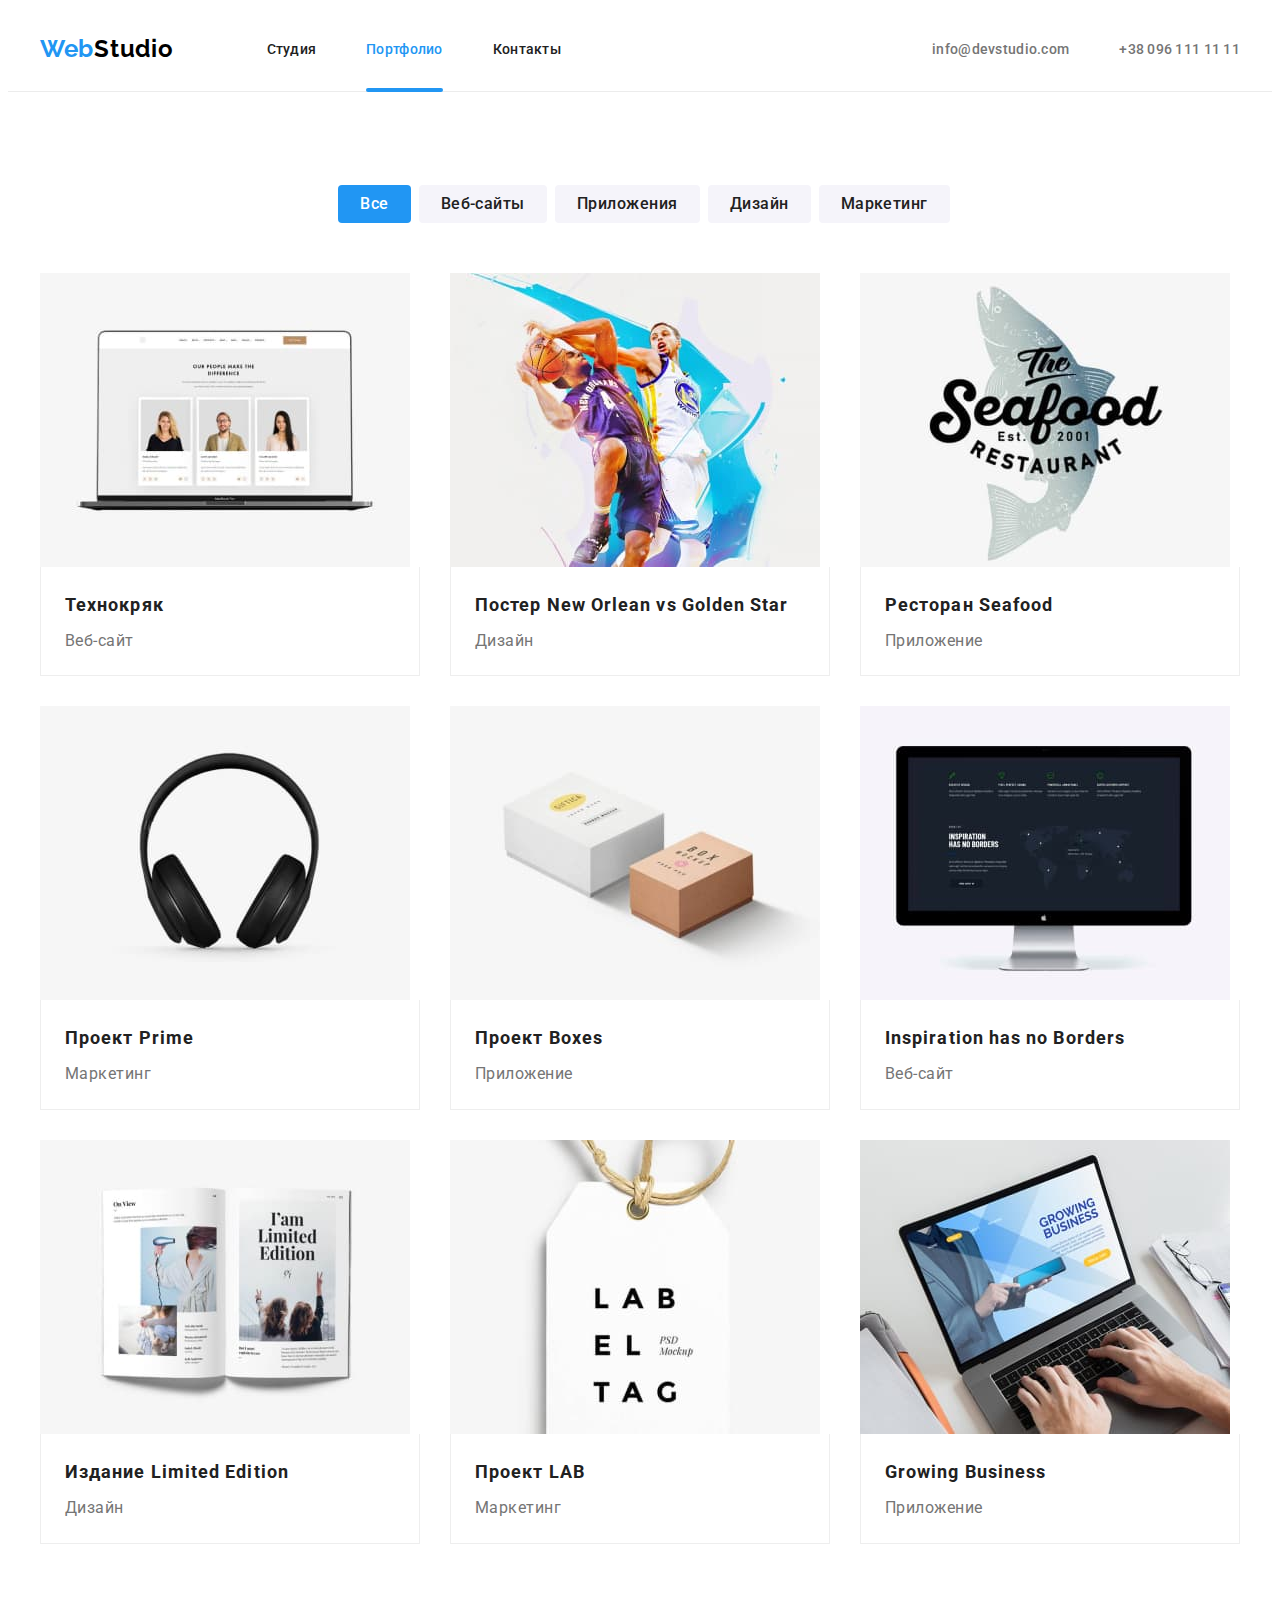
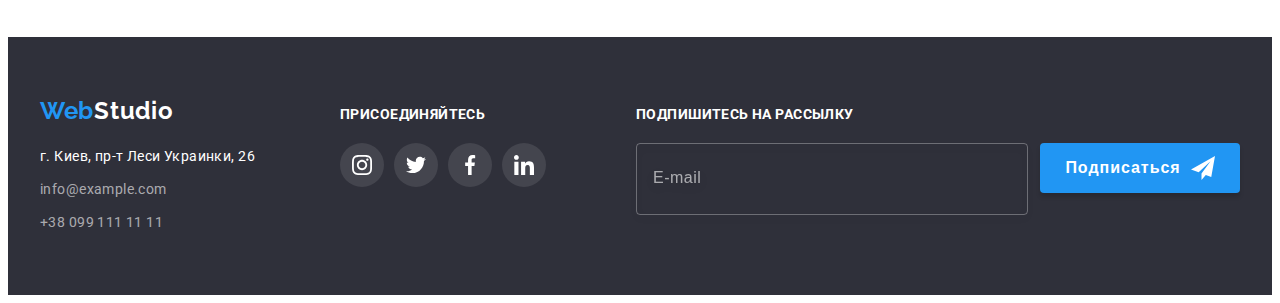
==== portfolio.html @ d0c4ad3a "start" ====
<!DOCTYPE html>
<html lang="ru">

<head>
    <meta charset="UTF-8">
    <meta http-equiv="X-UA-Compatible" content="IE=edge">
    <meta name="viewport" content="width=device-width, initial-scale=1.0">
    <title>Document</title>

    <link rel="stylesheet" href="https://cdnjs.cloudflare.com/ajax/libs/modern-normalize/1.1.0/modern-normalize.min.css"
        integrity="sha512-wpPYUAdjBVSE4KJnH1VR1HeZfpl1ub8YT/NKx4PuQ5NmX2tKuGu6U/JRp5y+Y8XG2tV+wKQpNHVUX03MfMFn9Q=="
        crossorigin="anonymous" referrerpolicy="no-referrer" />
    <link rel="stylesheet" href="./css/styles.css">
    <link rel="stylesheet" href="./css/main.min.css">

    <link rel="preconnect" href="https://fonts.googleapis.com">
    <link rel="preconnect" href="https://fonts.gstatic.com" crossorigin>
    <link
        href="https://fonts.googleapis.com/css2?family=Raleway:wght@700&family=Roboto:wght@400;500;700;900&display=swap"
        rel="stylesheet">

</head>

<body>
    <header class="header">
        <div class="header__container container">
            <nav class="navigation">
                <a class="logo link" href="">Web<span class="logo--black">Studio</span></a>
                <ul class="navigation__list list">
                    <li class="navigation__item">
                        <a class="navigation__link link" href="./index.html">Студия</a>
                    </li>
                    <li class="navigation__item">
                        <a class="navigation__link current link" href="./portfolio.html">Портфолио</a>
                    </li>
                    <li class="navigation__item">
                        <a class="navigation__link link" href="">Контакты</a>
                    </li>
                </ul>
            </nav>
            <ul class="header__connect list">
                <li class="header__contact">
                    <a class="header__link link" href="mailto:info@devstudio.com">
                        <svg class="header__icon" width="16" height="12">
                            <use href="./images/icons.svg#icon-envelope"></use>
                        </svg>info@devstudio.com</a>
                </li>
                <li class="header__contact">
                    <a class="header__link link" href="tel:+380961111111">
                        <svg class="header__icon" width="10" height="16">
                            <use href="./images/icons.svg#icon-smartphone"></use>
                        </svg>+38 096 111 11 11</a>
                </li>
            </ul>
        </div>
    </header>
    <main>
        <section class="filters">
            <div class="container">
                <h1 class="filters__title visually-hidden">Фильтры</h1>
                <ul class="filters__list list">
                    <li class="filters__item">
                        <button class="filters__btn current__btn" type="button">Все</button>
                    </li>
                    <li class="filters__item">
                        <button class="filters__btn" type="button">Веб-сайты</button>
                    </li>
                    <li class="filters__item">
                        <button class="filters__btn" type="button">Приложения</button>
                    </li>
                    <li class="filters__item">
                        <button class="filters__btn" type="button">Дизайн</button>
                    </li>
                    <li class="filters__item">
                        <button class="filters__btn" type="button">Маркетинг</button>
                    </li>
                </ul>

                <ul class="portfolio list">
                    <li class="portfolio__item">
                        <a class="portfolio__link link" href="">
                           
                            <div class="portfolio__overlay">
                                <picture>
                                    <source srcset="./images/website1.jpg 1x,
                                                   ./images/website-desk1@.jpg 2x" 
                                                   media="(min-width: 1200px)" 
                                                   />
                                    <source srcset="./images/website-tab1.jpg 1x,
                                                    ./images/website-tab1@.jpg 2x" 
                                                    media="(min-width: 768px)" 
                                                    />
                                
                                    <source srcset="./images/website-mob1.jpg 1x,
                                                    ./images/website-mob1@.jpg 2x" 
                                                    media="(min-width: 320px)" 
                                                    />
                                    <img src="./images/website1.jpg" alt="Изображение сайта на лаптопе">
                                </picture>
                                <p class="portfolio__text">Технокряк это современная площадка распространения коронавируса. Компании используют эту платформу для цифрового
                                шпионажа и атак на защищённые сервера конкурентов.</p>
                            </div>
                            <div class="portfolio__card">
                                <h2 class="portfolio__title">Технокряк</h2>
                                <p class="portfolio__label">Веб-сайт</p>
                            </div> 
                        </a>
                    </li>
                    <li class="portfolio__item">
                        <a class="portfolio__link link" href="">
                            <div class="portfolio__overlay">
                                <picture>
                                    <source srcset="./images/design2.jpg 1x,
                                                    ./images/design-desk2@.jpg 2x" 
                                                    media="(min-width: 1200px)" 
                                                    />
                                    <source srcset="./images/design-tab2.jpg 1x,
                                                    ./images/design-tab2@.jpg 2x" 
                                                    media="(min-width: 768px)" 
                                                    />
                                
                                    <source srcset="./images/design-mob2.jpg 1x,
                                                    ./images/design-mob2@.jpg 2x" 
                                                    media="(min-width: 320px)" 
                                                    />
                                    <img src="./images/design2.jpg" alt="Два баскетболиста в процессе игры держат мяч">
                                </picture>
        
                                <p class="portfolio__text">Lorem ipsum dolor sit amet, consectetur adipisicing elit. Quo, itaque!</p>
                            </div>
                            <div class="portfolio__card">
                                <h2 class="portfolio__title">Постер <span lang="en">New Orlean vs Golden Star</span>
                                </h2>
                                <p class="portfolio__label">Дизайн</p>
                            </div>
                        </a>
                    </li>
                    <li class="portfolio__item">
                        <a class="portfolio__link link" href="">
                            <div class="portfolio__overlay">
                                <picture>
                                    <source srcset="./images/application3.jpg 1x,
                                                    ./images/application-desk3@.jpg 2x" 
                                                    media="(min-width: 1200px)" 
                                                    />
                                    <source srcset="./images/application-tab3.jpg 1x,
                                                    ./images/application-tab3@.jpg 2x" 
                                                    media="(min-width: 768px)" 
                                                    />
                                
                                    <source srcset="./images/application-mob3.jpg 1x,
                                                    ./images/application-mob3@.jpg 2x" 
                                                    media="(min-width: 320px)" 
                                                    />
                                    <img src="./images/application3.jpg" alt="Вывеска ресторана">
                                </picture>
                                
                                <p class="portfolio__text">Lorem, ipsum dolor sit amet consectetur adipisicing elit. Mollitia, quas!</p>
                            </div>
                            <div class="portfolio__card">
                                <h2 class="portfolio__title">Ресторан <span lang="en">Seafood</span></h2>
                                <p class="portfolio__label">Приложение</p>
                            </div>
                        </a>
                    </li>
                    <li class="portfolio__item">
                        <a class="portfolio__link link" href="">
                            <div class="portfolio__overlay">
                                <picture>
                                    <source srcset="./images/marketing4.jpg 1x,
                                                    ./images/marketing-desk4@.jpg 2x" 
                                                    media="(min-width: 1200px)" 
                                                    />
                                    <source srcset="./images/marketing-tab4.jpg 1x,
                                                    ./images/marketing-tab4@.jpg 2x" 
                                                    media="(min-width: 768px)" 
                                                    />
                                
                                    <source srcset="./images/marketing-mob4.jpg 1x,
                                                    ./images/marketing-mob4@.jpg 2x" 
                                                    media="(min-width: 320px)" 
                                                    />
                                    <img src="./images/marketing4.jpg" alt="Наушники">
                                </picture>
                                
                                <p class="portfolio__text">Lorem, ipsum dolor sit amet consectetur adipisicing elit. Mollitia, quas!</p>
                            </div>
                            <div class="portfolio__card">
                                <h2 class="portfolio__title">Проект <span lang="en">Prime</span></h2>
                                <p class="portfolio__label">Маркетинг</p>
                            </div>
                        </a>
                    </li>
                    <li class="portfolio__item">
                        <a class="portfolio__link link" href="">
                            <div class="portfolio__overlay">
                                <picture>
                                    <source srcset="./images/application5.jpg 1x,
                                                    ./images/application-desk5@.jpg 2x" 
                                                    media="(min-width: 1200px)" 
                                                    />
                                    <source srcset="./images/application-tab5.jpg 1x,
                                                    ./images/application-tab5@.jpg 2x" 
                                                    media="(min-width: 768px)" 
                                                    />
                                
                                    <source srcset="./images/application-mob5.jpg 1x,
                                                    ./images/application-mob5@.jpg 2x" 
                                                    media="(min-width: 320px)" 
                                                    />
                                    <img src="./images/application5.jpg" alt="Белая и коричневая коробки">
                                </picture>
                            
                                <p class="portfolio__text">Lorem, ipsum dolor sit amet consectetur adipisicing elit. Mollitia, quas!</p>
                            </div>
                            <div class="portfolio__card">
                                <h2 class="portfolio__title">Проект <span lang="en">Boxes</span></h2>
                                <p class="portfolio__label">Приложение</p>
                            </div>
                        </a>
                    </li>
                    <li class="portfolio__item">
                        <a class="portfolio__link link" href="">
                            <div class="portfolio__overlay">
                                <picture>
                                    <source srcset="./images/website6.jpg 1x,
                                                    ./images/website-desk6@.jpg 2x" 
                                                    media="(min-width: 1200px)" 
                                                    />
                                    <source srcset="./images/website-tab6.jpg 1x,
                                                    ./images/website-tab6@.jpg 2x" 
                                                    media="(min-width: 768px)" 
                                                    />
                                
                                    <source srcset="./images/website-mob6.jpg 1x,
                                                    ./images/website-mob6@.jpg 2x" 
                                                    media="(min-width: 320px)" 
                                                    />
                                    <img src="./images/website6.jpg" alt="Сайт на мониторе компьютера">
                                </picture>
                               
                                <p class="portfolio__text">Lorem, ipsum dolor sit amet consectetur adipisicing elit. Mollitia, quas!</p>
                            </div>
                            <div class="portfolio__card">
                                <h2 class="portfolio__title" lang="en">Inspiration has no Borders</h2>
                                <p class="portfolio__label">Веб-сайт</p>
                            </div>
                        </a>
                    </li>
                    <li class="portfolio__item">
                        <a class="portfolio__link link" href="">
                            <div class="portfolio__overlay">
                                <picture>
                                    <source srcset="./images/design7.jpg 1x,
                                                    ./images/design-desk7@.jpg 2x" 
                                                    media="(min-width: 1200px)" 
                                                    />
                                    <source srcset="./images/design-tab7.jpg 1x,
                                                    ./images/design-tab7@.jpg 2x" 
                                                    media="(min-width: 768px)" 
                                                    />
                                
                                    <source srcset="./images/design-mob7.jpg 1x,
                                                    ./images/design-mob7@.jpg 2x" 
                                                    media="(min-width: 320px)" 
                                                    />
                                    <img src="./images/design7.jpg" alt="Открытый журнал">
                                </picture>
                                <p class="portfolio__text">Lorem, ipsum dolor sit amet consectetur adipisicing elit. Mollitia, quas!</p>
                            </div>
                            <div class="portfolio__card">
                                <h2 class="portfolio__title">Издание <span lang="en">Limited Edition</span></h2>
                                <p class="portfolio__label">Дизайн</p>
                            </div>
                        </a>
                    </li>
                    <li class="portfolio__item">
                        <a class="portfolio__link link" href="">
                            <div class="portfolio__overlay">
                                <picture>
                                    <source srcset="./images/marketing8.jpg 1x,
                                                  ./images/marketing-desk8@.jpg 2x" 
                                                  media="(min-width: 1200px)" 
                                                  />
                                    <source srcset="./images/marketing-tab8.jpg 1x,
                                                    ./images/marketing-tab8@.jpg 2x" 
                                                    media="(min-width: 768px)"
                                                     />
                                
                                    <source srcset="./images/marketing-mob8.jpg 1x,
                                                    ./images/marketing-mob8@.jpg 2x" 
                                                    media="(min-width: 320px)" 
                                                    />
                                    <img src="./images/marketing8.jpg" alt="Белая бирка от одежды">
                                </picture>
                                
                                <p class="portfolio__text">Lorem, ipsum dolor sit amet consectetur adipisicing elit. Mollitia, quas!</p>
                            </div>
                            <div class="portfolio__card">
                                <h2 class="portfolio__title">Проект <span lang="en">LAB</span></h2>
                                <p class="portfolio__label">Маркетинг</p>
                            </div>
                        </a>
                    </li>
                    <li class="portfolio__item">
                        <a class="portfolio__link link" href="">
                            <div class="portfolio__overlay">
                                <picture>
                                    <source srcset="./images/application9.jpg 1x,
                                                    ./images/application-desk9@.jpg 2x" 
                                                    media="(min-width: 1200px)" 
                                                    />
                                    <source srcset="./images/application-tab9.jpg 1x,
                                                    ./images/application-tab9@.jpg 2x" 
                                                    media="(min-width: 768px)" 
                                                    />
                                
                                    <source srcset="./images/application-mob9.jpg 1x,
                                                    ./images/application-mob9@.jpg 2x" 
                                                    media="(min-width: 320px)"
                                                     />
                                 <img src="./images/application9.jpg" alt="Человек использует приложение через лаптоп">
                                </picture>
                                
                                <p class="portfolio__text">Lorem, ipsum dolor sit amet consectetur adipisicing elit. Mollitia, quas!</p>
                            </div>
                            <div class="portfolio__card">
                                <h2 class="portfolio__title" lang="en">Growing Business</h2>
                                <p class="portfolio__label">Приложение</p>
                            </div>
                        </a>
                    </li>
                </ul>
            </div>
        </section>
    </main>
<footer class="footer footer__container">
    <div class="container footer__parts">
        <div class="footer--first">
            <a class="logo link footer__logo" href="">Web<span class="logo--white">Studio</span></a>
            <address class="footer__section">
                <ul class="footer__list list">
                    <li class="footer__item">
                        <a class="footer__adress link" href="https://goo.gl/maps/gD4pQJYPGVRcV6fe9" target="_blank"
                            rel="noopener noreferrer nofollow">г. Киев, пр-т Леси Украинки, 26</a>
                    </li>
                    <li class="footer__item">
                        <a class="footer__contact link" href="mailto:info@example.com">info@example.com</a>
                    </li>
                    <li class="footer__item">
                        <a class="footer__contact link" href="tel:+380991111111">+38 099 111 11 11</a>
                    </li>
                </ul>
            </address>
        </div>
        <div class="footer--second">
            <p class="footer__text">присоединяйтесь</p>
            <ul class="footer__sms list">
                <li class="footer__site">
                    <a href="" class="footer__link">
                        <svg class="footer__icons" width="20" height="20">
                            <use href="./images/icons.svg#icon-instagram-footer"></use>
                        </svg>
                    </a>
                </li>
                <li class="footer__site">
                    <a href="" class="footer__link">
                        <svg class="footer__icons" width="20" height="20">
                            <use href="./images/icons.svg#icon-twitter-footer"></use>
                        </svg>
                    </a>
                </li>
                <li class="footer__site">
                    <a href="" class="footer__link">
                        <svg class="footer__icons" width="20" height="20">
                            <use href="./images/icons.svg#icon-facebook-footer"></use>
                        </svg>
                    </a>
                </li>
                <li class="footer__site">
                    <a href="" class="footer__link">
                        <svg class="footer__icons" width="20" height="20">
                            <use href="./images/icons.svg#icon-linkedin-footer"></use>
                        </svg>
                    </a>
                </li>
            </ul>
        </div>
        <div class="footer--third">
            <p class="footer__text">Подпишитесь на рассылку</p>
            <div class="footer__form">
                <input type="email" name="footer-email" class="footer__email" placeholder="E-mail" />
                <button type="button" class="footer__btn">
                    Подписаться
                    <svg class="footer__icon--send" width="24" height="24">
                        <use href="./images/icons.svg#icon-send"></use>
                    </svg>
                </button>
            </div>
        </div>
    </div>
</footer>
</body>

</html>
---- css/main.min.css ----
p,h1,h2,h3,h4,h5,h6{margin:0}ul{margin:0;padding:0}.list{list-style:none}.link{text-decoration:none}textarea::placeholder{color:rgba(117,117,117,0.5)}img{display:block;max-width:100%;height:auto}input::placeholder{font-weight:400;font-size:16px;line-height:1.25;display:flex;align-items:center;letter-spacing:0.03em;color:rgba(255,255,255,0.6)}body{font-family:'Roboto', sans-serif;color:var(--first-title-color);background-color:var(--main-background-color)}.container{padding-left:15px;padding-right:15px;margin:0 auto}@media screen and (min-width: 480px){.container{width:480px}}@media screen and (min-width: 768px){.container{width:768px}}@media screen and (min-width: 1200px){.container{width:1200px}}.logo{font-family:Raleway;font-weight:700;font-size:24px;line-height:1.16;letter-spacing:0.03em;color:var(--accent-color)}@media screen and (min-width: 1200px){.logo{margin-right:93px;padding-top:24px;padding-bottom:24px}}.logo--black{color:var(--logo-part-color)}.footer__logo{display:block;margin-bottom:20px;padding:0}.logo--white{color:var(--three-title-color)}.header{font-weight:500;font-size:40px;line-height:1.17;letter-spacing:0.02em;border-bottom:1px solid #ececec}.header__container--mob{position:relative}@media screen and (min-width: 320px) and (max-width: 767px){.header__container{display:none}}@media screen and (min-width: 768px){.header__container--mob{display:none}}.header__connect--mob{display:flex;flex-direction:column-reverse;margin-left:auto;margin-bottom:64px}.header .tel{font-weight:500;font-size:34px;line-height:1.17;letter-spacing:0.02em;color:var(--accent-color);margin-bottom:32px}.header .mail{font-weight:500;font-size:24px;line-height:1.16;letter-spacing:0.02em;color:var(--first-text-color)}.header__sms{position:relative;display:flex;flex-direction:row}.header .line{position:relative}.header .line::after{content:'';width:22px;height:0px;bottom:8px;position:absolute;border:1px solid rgba(33,33,33,0.2);transform:rotate(90deg)}.header__site{font-weight:500;font-size:18px;line-height:1.22;letter-spacing:0.02em;color:var(--accent-color)}.header__site:not(:last-child){margin-right:20px}.header__link{color:var(--first-text-color);display:flex;transition:color 250ms cubic-bezier(0.4, 0, 0.2, 1)}.header__link:hover,.header__link:focus{color:var(--accent-color)}@media screen and (min-width: 768px){.header__link{align-items:center;justify-content:center;padding-top:32px;padding-bottom:32px}}@media screen and (min-width: 768px){.header__icon{fill:currentColor;margin-right:10px}}.header__icon{display:none}@media screen and (min-width: 1200px){.header{font-size:14px;line-height:1.33;border-bottom:1px solid #ececec}.header__container{display:flex;align-items:center}.header .header__contact+.header__contact{margin-left:50px}.header__link{color:var(--first-text-color);display:flex;align-items:center;justify-content:center;padding-top:32px;padding-bottom:32px;transition:color 250ms cubic-bezier(0.4, 0, 0.2, 1)}.header__link:hover,.header__link:focus{color:var(--accent-color)}}.navigation{display:flex;justify-content:space-between;align-items:center}.navigation__container{position:absolute;top:0;left:0;width:100%;height:796px;background-color:var(--main-background-color);padding:48px 40px}.navigation__list--mob{margin-bottom:302px}.navigation .menu-close-btn{position:absolute;top:10px;right:15px}.navigation .menu-close-btn,.navigation .menu-open-btn{display:inline-flex;margin:0;padding:0;border:none;background-color:transparent}.navigation .menu-close-btn:hover,.navigation .menu-close-btn:focus,.navigation .menu-open-btn:hover,.navigation .menu-open-btn:focus{color:var(--accent-color)}.navigation__button .navigation__list{display:flex;flex-direction:column;margin-bottom:302px}.navigation__item--mob:not(:last-child){margin-bottom:32px}.navigation__link{color:var(--first-title-color);display:block;transition:color 250ms cubic-bezier(0.4, 0, 0.2, 1)}.navigation__link:focus,.navigation__link:hover{color:var(--accent-color)}@media screen and (min-width: 768px){.navigation__link{padding-top:32px;padding-bottom:32px}}@media screen and (min-width: 768px){.navigation .navigation__item+.navigation__item{margin-left:50px}}.current{color:var(--accent-color);position:relative}@media screen and (min-width: 768px){.current::after{content:'';width:100%;height:4px;position:absolute;background-color:var(--accent-color);border-radius:2px;left:0;bottom:-1px}}@media screen and (min-width: 768px){.header{font-weight:500;font-size:14px;line-height:1.33;letter-spacing:0.02em;border-bottom:1px solid #ececec}.header__container{display:flex;align-items:center}.header__connect{display:flex;margin-left:auto}.header .header__contact+.header__contact{margin-left:50px}.header__link{color:var(--first-text-color);display:flex;align-items:center;justify-content:center;padding-top:32px;padding-bottom:32px;transition:color 250ms cubic-bezier(0.4, 0, 0.2, 1)}.header__link:hover,.header__link:focus{color:var(--accent-color)}.header__icon{fill:currentColor;margin-right:10px}.navigation{display:flex;align-items:center}.navigation__list{display:flex}.navigation .navigation__item+.navigation__item{margin-left:50px}.navigation__link{color:var(--first-title-color);display:block;padding-top:32px;padding-bottom:32px;transition:color 250ms cubic-bezier(0.4, 0, 0.2, 1)}.navigation__link:focus,.navigation__link:hover{color:var(--accent-color)}.current{color:var(--accent-color);position:relative}.current::after{content:'';width:100%;height:4px;position:absolute;background-color:var(--accent-color);border-radius:2px;left:0;bottom:-1px}}.hero{background-color:var(--hero-background-color)}.hero__container{padding-top:118px;padding-bottom:118px;background-image:linear-gradient(var(--hero-background-color), var(--hero-background-color)),url(../images/hero-mob.jpg);background-repeat:no-repeat;background-position:center;background-size:cover;width:480px;margin:0 auto}@media (min-device-pixel-ratio: 2), (min-resolution: 192dpi), (min-resolution: 2dppx){.hero__container{background-image:linear-gradient(var(--hero-background-color), var(--hero-background-color)),url(../images/hero-mob2.jpg)}}.hero__title{font-weight:900;font-size:26px;line-height:1.61;text-align:center;letter-spacing:0.06em;text-transform:uppercase;color:var(--three-title-color);margin-bottom:30px}.hero__btn{font-family:inherit;border:none;border-radius:4px;font-weight:700;font-size:16px;line-height:1.87;display:flex;align-items:center;text-align:center;letter-spacing:0.06em;color:var(--second-btn-color);cursor:pointer;background-color:var(--background-btn-color);margin-left:auto;margin-right:auto;padding:10px 32px;transition:background-color 250ms cubic-bezier(0.4, 0, 0.2, 1)}.hero__btn:hover,.hero__btn:focus{background-color:var(--background-btn-hero)}@media screen and (min-width: 768px){.hero__container{padding-top:200px;padding-bottom:200px;background-image:linear-gradient(var(--hero-background-color), var(--hero-background-color)),url(../images/hero-tab.jpg);width:768px}}@media screen and (min-width: 768px) and (min-device-pixel-ratio: 2), screen and (min-width: 768px) and (min-resolution: 192dpi), screen and (min-width: 768px) and (min-resolution: 2dppx){.hero__container{background-image:linear-gradient(var(--hero-background-color), var(--hero-background-color)),url(../images/hero-tab2.jpg)}}@media screen and (min-width: 1200px){.hero__container{padding-top:200px;padding-bottom:200px;background-image:linear-gradient(var(--hero-background-color), var(--hero-background-color)),url(../images/hero-picture.jpg);width:1600px}}@media screen and (min-width: 1200px) and (min-device-pixel-ratio: 2), screen and (min-width: 1200px) and (min-resolution: 192dpi), screen and (min-width: 1200px) and (min-resolution: 2dppx){.hero__container{background-image:linear-gradient(var(--hero-background-color), var(--hero-background-color)),url(../images/hero-picture2.jpg)}}@media screen and (min-width: 1200px){.hero__title{font-size:44px;line-height:1.36}}.features{padding-top:60px;padding-bottom:60px}.features__icons{height:120px;background:var(--three-background-color);border-radius:4px;display:flex;justify-content:center;align-items:center;margin-bottom:30px}.features__accent{font-weight:700;font-size:14px;line-height:1.14;letter-spacing:0.03em;text-transform:uppercase;color:var(--first-title-color);margin-bottom:10px}.features__text{font-weight:400;font-size:14px;line-height:1.71;letter-spacing:0.03em;color:var(--first-text-color)}.features__item{width:450px}.features__item:not(:last-child){margin-bottom:30px}.features__icons{width:450px}@media screen and (max-width: 767px){.features__accent{text-align:center}}@media screen and (min-width: 768px){.features__list{display:flex}.features__item{width:354px}.features__icons{width:354px}}@media screen and (min-width: 768px) and (max-width: 1190px){.features__list{flex-wrap:wrap;margin-right:-30px;margin-bottom:-30px}.features__item{margin-right:30px;margin-bottom:30px}}@media screen and (min-width: 1200px){.features{padding-top:94px;padding-bottom:94px}.features .features__item+.features__item{margin-left:30px}.features__item{width:270px}.features__icons{width:270px}}@media screen and (max-width: 1190px){.work{display:none}}@media screen and (min-width: 1200px){.work{padding-bottom:94px}.work__title{font-weight:700;font-size:36px;line-height:1.16;text-align:center;letter-spacing:0.03em;color:var(--first-title-color);margin-bottom:50px}.work__list{display:flex}.work .work__item+.work__item{margin-left:30px}.work__item{position:relative}.work__text{position:absolute;bottom:0;background-color:rgba(47,48,58,0.8);width:100%;height:70px;display:flex;justify-content:center;align-items:center;font-weight:700;font-size:14px;line-height:1.14;text-align:center;letter-spacing:0.03em;text-transform:uppercase;color:var(--three-title-color)}}.team{background-color:var(--three-background-color)}.team__container{padding-top:60px;padding-bottom:60px}.team__title{font-weight:700;font-size:36px;line-height:1.16;text-align:center;letter-spacing:0.03em;color:var(--first-title-color);margin-bottom:50px}.team__item{width:450px;height:622px;background:var(--main-background-color);box-shadow:0px 1px 3px rgba(0,0,0,0.12),0px 1px 1px rgba(0,0,0,0.14),0px 2px 1px rgba(0,0,0,0.2);border-radius:0px 0px 4px 4px}.team__information{padding:30px 32px 24px 32px}.team__name{font-weight:500;font-size:16px;line-height:1.18;text-align:center;letter-spacing:0.03em;color:var(--first-title-color);margin-bottom:10px}.team__text{font-weight:400;font-size:16px;line-height:1.18;text-align:center;letter-spacing:0.03em;color:var(--first-text-color);margin-bottom:16px}@media screen and (min-width: 320px) and (max-width: 767px){.team__item:not(:last-child){margin-bottom:30px}}@media screen and (min-width: 768px) and (max-width: 1199px){.team__item{width:354px;height:536px;margin-left:30px;margin-bottom:30px}.team__list{display:flex;flex-wrap:wrap;margin-left:-30px;margin-bottom:-30px}}@media screen and (min-width: 1200px){.team__container{padding-top:93px;padding-bottom:93px}.team__list{display:flex}.team__item{width:270px;height:428px}.team .team__item+.team__item{margin-left:30px}.team__information{padding:30px 32px}}.sms{display:flex;justify-content:center}.sms .sms__item+.sms__item{margin-left:10px}.sms__link{display:flex;justify-content:center;align-items:center;width:44px;height:44px;border-radius:50%;color:var(--icon-color);transition:color 250ms cubic-bezier(0.4, 0, 0.2, 1),background-color 250ms cubic-bezier(0.4, 0, 0.2, 1)}.sms__link:hover,.sms__link:focus{background-color:var(--accent-color);color:var(--second-btn-color)}.sms__icon{fill:currentColor}.clients{padding-top:60px;padding-bottom:60px}.clients__title{font-weight:700;text-align:center;letter-spacing:0.03em;color:var(--first-title-color)}.clients__list{display:flex}.clients__link{display:flex;justify-content:center;align-items:center;height:92px;border:1px solid var(--icon-color);box-sizing:border-box;border-radius:4px;color:var(--icon-color);transition:color 250ms cubic-bezier(0.4, 0, 0.2, 1),border 250ms cubic-bezier(0.4, 0, 0.2, 1)}.clients__link:hover,.clients__link:focus{color:var(--accent-color);border:1px solid var(--accent-color);outline:none}.clients__icon{fill:currentColor}.clients__title{font-size:28px;line-height:1.17;margin-bottom:30px}.clients__link{width:210px}@media screen and (min-width: 768px){.clients__link{width:226px}}@media screen and (min-width: 320px) and (max-width: 1190px){.clients__list{flex-wrap:wrap;margin-right:-30px;margin-bottom:-30px}.clients__item{margin-right:30px;margin-bottom:30px}}@media screen and (min-width: 1200px){.clients{padding-top:94px;padding-bottom:94px}.clients__title{font-size:36px;line-height:1.16;margin-bottom:50px}.clients__list{justify-content:center}.clients .clients__item+.clients__item{margin-left:30px}.clients__link{width:170px}}.footer{background-color:var(--second-background-color)}.footer__container{padding-top:60px;padding-bottom:60px}.footer__adress,.footer__contact{font-family:Roboto;font-style:normal;font-weight:400;font-size:14px;line-height:1.71;letter-spacing:0.03em;transition:color 250ms cubic-bezier(0.4, 0, 0.2, 1)}.footer__adress:hover,.footer__adress:focus,.footer__contact:hover,.footer__contact:focus{color:var(--accent-color)}.footer__adress{color:var(--three-title-color)}.footer__contact{color:rgba(255,255,255,0.6)}.footer__text{font-weight:700;font-size:14px;line-height:1.14;letter-spacing:0.03em;text-transform:uppercase;color:var(--three-title-color);margin-bottom:20px}.footer__sms{display:flex;justify-content:center}.footer .footer__site+.footer__site{margin-left:10px}.footer__link{display:flex;justify-content:center;align-items:center;width:44px;height:44px;border-radius:50%;color:var(--second-btn-color);background-color:rgba(255,255,255,0.1);transition:background-color 250ms cubic-bezier(0.4, 0, 0.2, 1)}.footer__link:hover,.footer__link:focus{background-color:var(--accent-color);filter:drop-shadow(0px 4px 4px rgba(0,0,0,0.25)) drop-shadow(0px 4px 4px rgba(0,0,0,0.25))}.footer__icons{fill:currentColor}.footer__email{width:358px;height:50px;border:1px solid rgba(255,255,255,0.3);filter:drop-shadow(0px 4px 4px rgba(0,0,0,0.15));border-radius:4px;color:rgba(255,255,255,0.6);background-color:transparent;padding:10px 16px;cursor:pointer}.footer__btn{width:200px;height:50px;font-weight:700;font-size:16px;line-height:1.87;display:flex;justify-content:center;align-items:center;text-align:center;letter-spacing:0.06em;color:var(--three-title-color);background-color:var(--background-btn-color);box-shadow:0px 4px 4px rgba(0,0,0,0.15);border-radius:4px;border:none;cursor:pointer}.footer__icon--send{margin-left:10px}@media screen and (min-width: 320px) and (max-width: 1190px){.footer .part{display:flex;flex-direction:column;align-items:center}.footer .part:not(:last-child){margin-bottom:60px}.footer__item{text-align:center}.footer__item:not(:last-child){display:block;margin-bottom:8px}.footer__email{width:450px;margin-bottom:20px}.footer__btn{margin:auto}}@media screen and (min-width: 320px) and (max-width: 767px){.footer__parts{display:flex;flex-direction:column;align-items:center}}@media screen and (min-width: 768px) and (max-width: 1190px){.footer__parts{display:flex;flex-wrap:wrap;justify-content:space-around}}@media screen and (min-width: 1200px){.footer__parts{display:flex;align-items:baseline}.footer .footer--first{width:230px}.footer__item:not(:last-child){display:block;margin-bottom:9px}.footer .footer--second{display:flex;flex-direction:column;justify-content:center;margin-left:70px}.footer .footer--third{margin-left:auto}.footer__form{display:flex}.footer__btn{margin-left:12px}}.backdrop{position:fixed;top:0;width:100vw;height:100vh;background:rgba(0,0,0,0.2);transition:opacity 500ms, visibility 500ms}.backdrop.is-hidden .modal{transform:rotate(-300deg) scale(0.5)}.modal{position:absolute;padding:40px;width:450px;height:609px;top:50%;left:50%;transform:translate(-50%, -50%) rotate(0) scale(1);background:var(--main-background-color);box-shadow:0px 1px 3px rgba(0,0,0,0.12),0px 1px 1px rgba(0,0,0,0.14),0px 2px 1px rgba(0,0,0,0.2);border-radius:4px;transition:transform 500ms}@media screen and (min-width: 1200px){.modal{width:528px;height:581px}.modal__title{line-height:1.15}.modal__input{width:448px}.modal__text{width:448px}}.modal__btn--close{position:absolute;background-color:var(--main-background-color);border-radius:50%;border:1px solid rgba(0,0,0,0.1);box-sizing:border-box;top:8px;right:8px;width:30px;height:30px;cursor:pointer;transition:fill 250ms cubic-bezier(0.4, 0, 0.2, 1)}.modal__btn--close:hover,.modal__btn--close:focus{fill:var(--accent-color)}.modal__icon{position:absolute;top:50%;left:50%;transform:translate(-50%, -50%);color:currentColor}.modal__title{font-weight:700;font-size:20px;line-height:1.5;text-align:center;letter-spacing:0.03em;color:var(--first-title-color);margin-bottom:12px}.modal__label{font-weight:400;font-size:12px;line-height:1.16;letter-spacing:0.01em;color:var(--first-text-color);display:flex;flex-direction:column;margin-bottom:10px}.modal__input{width:370px;height:40px;border:1px solid rgba(33,33,33,0.2);box-sizing:border-box;border-radius:4px;margin-top:4px;cursor:pointer;outline:none;transition:border-color 250ms cubic-bezier(0.4, 0, 0.2, 1)}.modal__input:hover,.modal__input:focus{border-color:var(--accent-color)}.modal .modal__input+.modal__icons,.modal .modal__input+.modal__icons{transition:fill 250ms cubic-bezier(0.4, 0, 0.2, 1)}.modal .modal__input:hover+.modal__icons,.modal .modal__input:focus+.modal__icons{fill:var(--accent-color)}.modal__field{position:relative;display:block}.modal__field input{padding:4px 34px}.modal__icons{position:absolute;top:50%;left:12px;transform:translateY(-50%)}.modal__textarea{margin-bottom:20px}.modal__text{width:370px;height:120px;border:1px solid rgba(33,33,33,0.2);box-sizing:border-box;resize:none;border-radius:4px;padding:12px 16px;margin-top:4px;cursor:pointer;outline:none;transition:border-color 250ms cubic-bezier(0.4, 0, 0.2, 1)}.modal__text:hover,.modal__text:focus{border-color:var(--accent-color)}.modal__submit{font-weight:700;font-size:16px;line-height:1.87;display:flex;justify-content:center;align-items:center;text-align:center;letter-spacing:0.06em;color:var(--second-btn-color);width:200px;height:50px;background:var(--background-btn-color);box-shadow:0px 4px 4px rgba(0,0,0,0.15);border-radius:4px;border:none;cursor:pointer;margin:auto;transition:background-color 250ms cubic-bezier(0.4, 0, 0.2, 1)}.modal__submit:hover,.modal__submit:focus{background-color:var(--background-btn-hero)}.check{display:flex;justify-content:center;align-items:center;font-weight:400;font-size:12px;line-height:1.16;letter-spacing:0.03em;color:var(--first-text-color);margin-bottom:30px}@media screen and (min-width: 1200px){.check{font-size:14px;line-height:1.71}.check__link{margin-left:5px}}.check__icon{display:inline-block;width:16px;height:15px;border:2px solid var(--fitst-btn-color);border-radius:2px;margin-right:8px}.check__input{-webkit-appearance:none;-moz-appearance:none;appearance:none}.check__input:checked ~ .check__icon{background-color:var(--accent-color);border-color:var(--accent-color)}.check__input:focus-visible ~ .check__icon{border-color:var(--accent-color)}.check__input:hover ~ .check__icon{border:2px solid var(--accent-color)}.check__link{color:var(--accent-color)}.filters{padding-top:60px;padding-bottom:60px}.filters__list{display:flex;flex-wrap:wrap;margin-bottom:40px}@media screen and (min-width: 768px) and (max-width: 1199px){.filters__list{justify-content:center}}.filters__item{margin-left:8px}.filters__btn{font-family:inherit;border:none;border-radius:4px;font-weight:500;font-size:16px;line-height:1.62;text-align:center;letter-spacing:0.03em;color:var(--fitst-btn-color);background-color:var(--three-background-color);cursor:pointer;padding:6px 22px;transition:color 250ms cubic-bezier(0.4, 0, 0.2, 1),background-color 250ms cubic-bezier(0.4, 0, 0.2, 1),box-shadow 250ms cubic-bezier(0.4, 0, 0.2, 1)}.filters__btn:hover,.filters__btn:focus{color:var(--second-btn-color);background-color:var(--accent-color);box-shadow:0px 3px 1px rgba(0,0,0,0.1),0px 1px 2px rgba(0,0,0,0.08),0px 2px 2px rgba(0,0,0,0.12)}@media screen and (min-width: 320px) and (max-width: 767px){.filters__item:nth-child(-n+3){margin-bottom:15px}}@media screen and (min-width: 1200px){.filters{padding-top:93px;padding-bottom:93px}.filters__list{justify-content:center;margin-bottom:50px}}.current__btn{color:var(--second-btn-color);background-color:var(--background-btn-color)}@media screen and (min-width: 768px) and (max-width: 1199px){.portfolio{display:flex;flex-wrap:wrap;margin-right:-30px;margin-bottom:-30px}.portfolio__item{width:354px;margin-right:30px;margin-bottom:30px}}@media screen and (min-width: 1200px){.portfolio{display:flex;flex-wrap:wrap;margin-right:-30px;margin-bottom:-30px}.portfolio__item{background-color:var(--main-background-color);flex-basis:calc(100% / 3 - 30px);margin-right:30px;margin-bottom:30px;position:relative;transition:box-shadow 250ms cubic-bezier(0.4, 0, 0.2, 1)}.portfolio__item:hover{box-shadow:0px 1px 1px rgba(0,0,0,0.12),0px 4px 4px rgba(0,0,0,0.06),1px 4px 6px rgba(0,0,0,0.16)}}.portfolio__item{background-color:var(--main-background-color);position:relative;transition:box-shadow 250ms cubic-bezier(0.4, 0, 0.2, 1)}.portfolio__item:hover{box-shadow:0px 1px 1px rgba(0,0,0,0.12),0px 4px 4px rgba(0,0,0,0.06),1px 4px 6px rgba(0,0,0,0.16)}.portfolio__item:not(:last-child){margin-bottom:30px}.portfolio .portfolio__item:hover .portfolio__text{transform:translateY(0);transition:transform 250ms cubic-bezier(0.4, 0, 0.2, 1)}.portfolio__link{display:block;transition:box-shadow 250ms cubic-bezier(0.4, 0, 0.2, 1)}.portfolio__link:focus{box-shadow:0px 1px 1px rgba(0,0,0,0.12),0px 4px 4px rgba(0,0,0,0.06),1px 4px 6px rgba(0,0,0,0.16)}.portfolio__link:focus .portfolio__text{transform:translateY(0);transition:transform 250ms cubic-bezier(0.4, 0, 0.2, 1)}.portfolio__overlay{position:relative;overflow:hidden}.portfolio__text{position:absolute;top:0;bottom:0;font-weight:400;font-size:18px;line-height:1.56;letter-spacing:0.03em;color:var(--three-title-color);background-color:rgba(33,150,243,0.9);padding:63px 24px;width:100%;height:100%;transform:translateY(101%);transition:transform 250ms cubic-bezier(0.4, 0, 0.2, 1)}.portfolio__card{border:1px solid #eee;border-top:0;padding:20px 24px}.portfolio__title{font-weight:700;font-size:18px;line-height:2;letter-spacing:0.06em;color:var(--first-title-color);margin-bottom:4px}.portfolio__label{font-weight:400;font-size:16px;line-height:1.8;letter-spacing:0.03em;color:var(--first-text-color)}:root{--header-text-color: #212121;--fitst-btn-color: #212121;--second-btn-color: #ffffff;--first-title-color: #212121;--second-title-color: #2196f3;--three-title-color: #ffffff;--first-text-color: #757575;--accent-color: #2196f3;--main-background-color: #ffffff;--second-background-color: #2f303a;--three-background-color: #f5f4fa;--background-btn-color: #2196f3;--background-btn-hero: #188ce8;--logo-part-color: #000000;--hero-background-color: rgba(47, 48, 58, 0.4);--icon-color: #afb1b8}.visually-hidden{position:absolute;white-space:nowrap;width:1px;height:1px;overflow:hidden;border:0;padding:0;clip:rect(0 0 0 0);clip-path:inset(50%);margin:-1px}.is-hidden{visibility:hidden;opacity:0;pointer-events:none}
/*# sourceMappingURL=main.min.css.map */
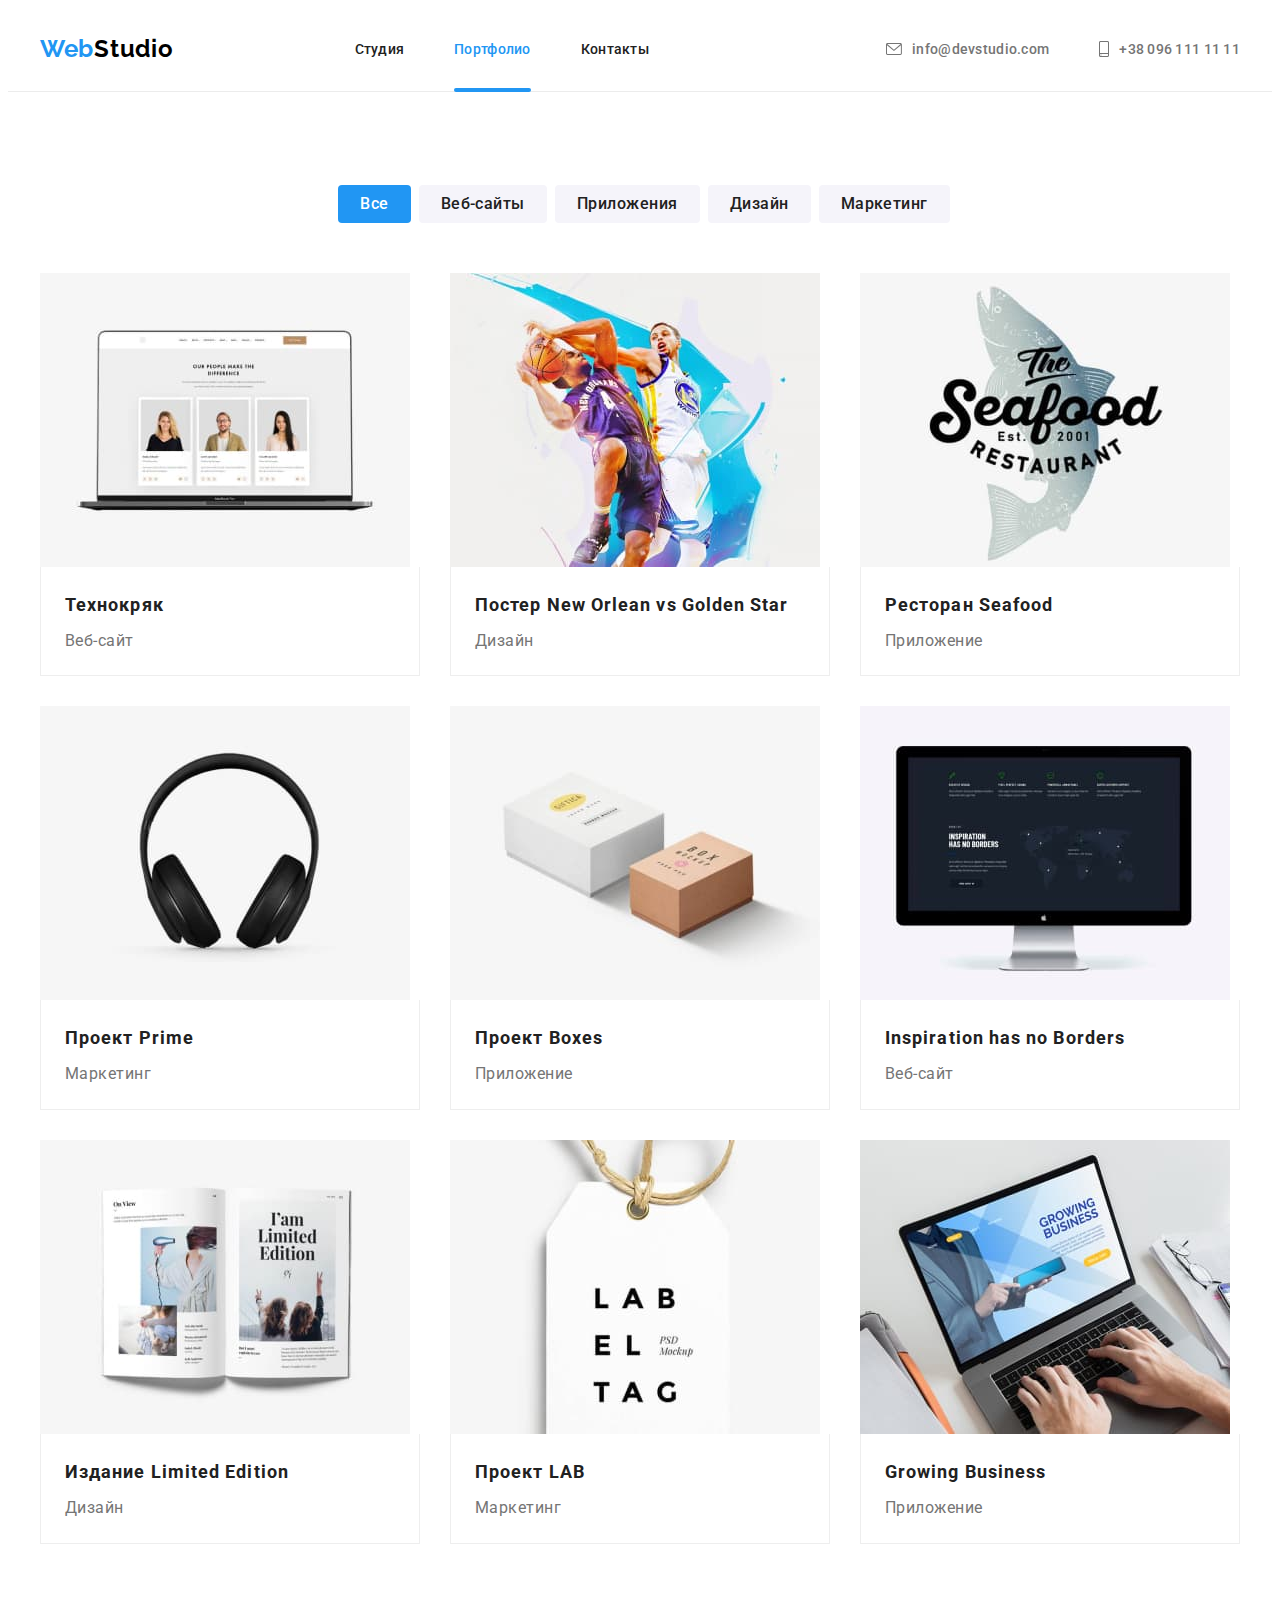
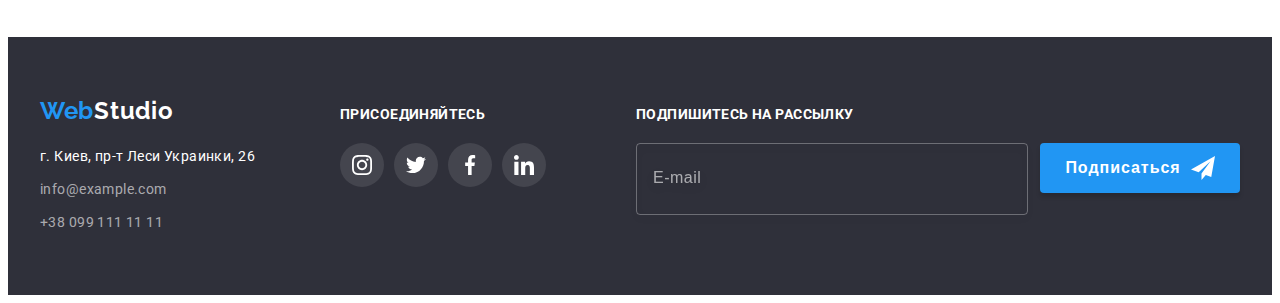
==== commit 149e0120: "changed header, container in mob version" ====
--- a/portfolio.html
+++ b/portfolio.html
@@ -52,6 +52,50 @@
                         </svg>+38 096 111 11 11</a>
                 </li>
             </ul>
+        </div>
+        <div class="header__container--mob container">
+            <nav class="navigation">
+                <a class="logo link" href="">Web<span class="logo--black">Studio</span></a>
+                <button type="button" aria-controls="menu-container" class="menu-open-btn">
+                    <svg class="navigation__icons" width="40" height="40">
+                        <use class="navigation__menu" href="./images/icons.svg#icon-menu"></use>
+                    </svg>
+                </button>
+                <div class="navigation__container mob-menu is-hidden" id="menu-container">
+                    <button type="button" aria-controls="menu-container" class="menu-close-btn">
+                        <svg class="navigation__icons" width="40" height="40">
+                            <use class="navigation__cross" href="./images/icons.svg#icon-cross"></use>
+                        </svg>
+                    </button>
+                    <ul class="navigation__list--mob list">
+                        <li class="navigation__item--mob">
+                            <a class="navigation__link link" href="./index.html">Студия</a>
+                        </li>
+                        <li class="navigation__item--mob">
+                            <a class="navigation__link current link" href="./portfolio.html">Портфолио</a>
+                        </li>
+                        <li class="navigation__item--mob">
+                            <a class="navigation__link link" href="">Контакты</a>
+                        </li>
+                    </ul>
+                    <div class="header__connect--all">
+                        <ul class="header__connect--mob list">
+                            <li class="header__contact">
+                                <a class="header__link link mail" href="mailto:info@devstudio.com">info@devstudio.com</a>
+                            </li>
+                            <li class="header__contact">
+                                <a class="header__link link tel" href="tel:+380961111111">+38 096 111 11 11</a>
+                            </li>
+                        </ul>
+                        <ul class="header__sms list">
+                            <li class="header__site line"><a class="header__messenger link" href="">Instagram</a></li>
+                            <li class="header__site line"><a class="header__messenger link" href="">Twitter</a></li>
+                            <li class="header__site line"><a class="header__messenger link" href="">Facebook</a></li>
+                            <li class="header__site line"><a class="header__messenger link" href=>LinkedIn</a></li>
+                        </ul>
+                    </div>
+                </div>
+            </nav>
         </div>
     </header>
     <main>
@@ -336,7 +380,8 @@
     </main>
 <footer class="footer footer__container">
     <div class="container footer__parts">
-        <div class="footer--first">
+
+        <div class="footer--first part">
             <a class="logo link footer__logo" href="">Web<span class="logo--white">Studio</span></a>
             <address class="footer__section">
                 <ul class="footer__list list">
@@ -353,7 +398,7 @@
                 </ul>
             </address>
         </div>
-        <div class="footer--second">
+        <div class="footer--second part">
             <p class="footer__text">присоединяйтесь</p>
             <ul class="footer__sms list">
                 <li class="footer__site">
@@ -386,7 +431,8 @@
                 </li>
             </ul>
         </div>
-        <div class="footer--third">
+
+        <div class="footer--third part">
             <p class="footer__text">Подпишитесь на рассылку</p>
             <div class="footer__form">
                 <input type="email" name="footer-email" class="footer__email" placeholder="E-mail" />
@@ -400,6 +446,7 @@
         </div>
     </div>
 </footer>
+  <script src="./js/mobile-menu.js"></script>
 </body>
 
 </html>--- a/css/main.min.css
+++ b/css/main.min.css
@@ -1,2 +1,2 @@
-p,h1,h2,h3,h4,h5,h6{margin:0}ul{margin:0;padding:0}.list{list-style:none}.link{text-decoration:none}textarea::placeholder{color:rgba(117,117,117,0.5)}img{display:block;max-width:100%;height:auto}input::placeholder{font-weight:400;font-size:16px;line-height:1.25;display:flex;align-items:center;letter-spacing:0.03em;color:rgba(255,255,255,0.6)}body{font-family:'Roboto', sans-serif;color:var(--first-title-color);background-color:var(--main-background-color)}.container{padding-left:15px;padding-right:15px;margin:0 auto}@media screen and (min-width: 480px){.container{width:480px}}@media screen and (min-width: 768px){.container{width:768px}}@media screen and (min-width: 1200px){.container{width:1200px}}.logo{font-family:Raleway;font-weight:700;font-size:24px;line-height:1.16;letter-spacing:0.03em;color:var(--accent-color)}@media screen and (min-width: 1200px){.logo{margin-right:93px;padding-top:24px;padding-bottom:24px}}.logo--black{color:var(--logo-part-color)}.footer__logo{display:block;margin-bottom:20px;padding:0}.logo--white{color:var(--three-title-color)}.header{font-weight:500;font-size:40px;line-height:1.17;letter-spacing:0.02em;border-bottom:1px solid #ececec}.header__container--mob{position:relative}@media screen and (min-width: 320px) and (max-width: 767px){.header__container{display:none}}@media screen and (min-width: 768px){.header__container--mob{display:none}}.header__connect--mob{display:flex;flex-direction:column-reverse;margin-left:auto;margin-bottom:64px}.header .tel{font-weight:500;font-size:34px;line-height:1.17;letter-spacing:0.02em;color:var(--accent-color);margin-bottom:32px}.header .mail{font-weight:500;font-size:24px;line-height:1.16;letter-spacing:0.02em;color:var(--first-text-color)}.header__sms{position:relative;display:flex;flex-direction:row}.header .line{position:relative}.header .line::after{content:'';width:22px;height:0px;bottom:8px;position:absolute;border:1px solid rgba(33,33,33,0.2);transform:rotate(90deg)}.header__site{font-weight:500;font-size:18px;line-height:1.22;letter-spacing:0.02em;color:var(--accent-color)}.header__site:not(:last-child){margin-right:20px}.header__link{color:var(--first-text-color);display:flex;transition:color 250ms cubic-bezier(0.4, 0, 0.2, 1)}.header__link:hover,.header__link:focus{color:var(--accent-color)}@media screen and (min-width: 768px){.header__link{align-items:center;justify-content:center;padding-top:32px;padding-bottom:32px}}@media screen and (min-width: 768px){.header__icon{fill:currentColor;margin-right:10px}}.header__icon{display:none}@media screen and (min-width: 1200px){.header{font-size:14px;line-height:1.33;border-bottom:1px solid #ececec}.header__container{display:flex;align-items:center}.header .header__contact+.header__contact{margin-left:50px}.header__link{color:var(--first-text-color);display:flex;align-items:center;justify-content:center;padding-top:32px;padding-bottom:32px;transition:color 250ms cubic-bezier(0.4, 0, 0.2, 1)}.header__link:hover,.header__link:focus{color:var(--accent-color)}}.navigation{display:flex;justify-content:space-between;align-items:center}.navigation__container{position:absolute;top:0;left:0;width:100%;height:796px;background-color:var(--main-background-color);padding:48px 40px}.navigation__list--mob{margin-bottom:302px}.navigation .menu-close-btn{position:absolute;top:10px;right:15px}.navigation .menu-close-btn,.navigation .menu-open-btn{display:inline-flex;margin:0;padding:0;border:none;background-color:transparent}.navigation .menu-close-btn:hover,.navigation .menu-close-btn:focus,.navigation .menu-open-btn:hover,.navigation .menu-open-btn:focus{color:var(--accent-color)}.navigation__button .navigation__list{display:flex;flex-direction:column;margin-bottom:302px}.navigation__item--mob:not(:last-child){margin-bottom:32px}.navigation__link{color:var(--first-title-color);display:block;transition:color 250ms cubic-bezier(0.4, 0, 0.2, 1)}.navigation__link:focus,.navigation__link:hover{color:var(--accent-color)}@media screen and (min-width: 768px){.navigation__link{padding-top:32px;padding-bottom:32px}}@media screen and (min-width: 768px){.navigation .navigation__item+.navigation__item{margin-left:50px}}.current{color:var(--accent-color);position:relative}@media screen and (min-width: 768px){.current::after{content:'';width:100%;height:4px;position:absolute;background-color:var(--accent-color);border-radius:2px;left:0;bottom:-1px}}@media screen and (min-width: 768px){.header{font-weight:500;font-size:14px;line-height:1.33;letter-spacing:0.02em;border-bottom:1px solid #ececec}.header__container{display:flex;align-items:center}.header__connect{display:flex;margin-left:auto}.header .header__contact+.header__contact{margin-left:50px}.header__link{color:var(--first-text-color);display:flex;align-items:center;justify-content:center;padding-top:32px;padding-bottom:32px;transition:color 250ms cubic-bezier(0.4, 0, 0.2, 1)}.header__link:hover,.header__link:focus{color:var(--accent-color)}.header__icon{fill:currentColor;margin-right:10px}.navigation{display:flex;align-items:center}.navigation__list{display:flex}.navigation .navigation__item+.navigation__item{margin-left:50px}.navigation__link{color:var(--first-title-color);display:block;padding-top:32px;padding-bottom:32px;transition:color 250ms cubic-bezier(0.4, 0, 0.2, 1)}.navigation__link:focus,.navigation__link:hover{color:var(--accent-color)}.current{color:var(--accent-color);position:relative}.current::after{content:'';width:100%;height:4px;position:absolute;background-color:var(--accent-color);border-radius:2px;left:0;bottom:-1px}}.hero{background-color:var(--hero-background-color)}.hero__container{padding-top:118px;padding-bottom:118px;background-image:linear-gradient(var(--hero-background-color), var(--hero-background-color)),url(../images/hero-mob.jpg);background-repeat:no-repeat;background-position:center;background-size:cover;width:480px;margin:0 auto}@media (min-device-pixel-ratio: 2), (min-resolution: 192dpi), (min-resolution: 2dppx){.hero__container{background-image:linear-gradient(var(--hero-background-color), var(--hero-background-color)),url(../images/hero-mob2.jpg)}}.hero__title{font-weight:900;font-size:26px;line-height:1.61;text-align:center;letter-spacing:0.06em;text-transform:uppercase;color:var(--three-title-color);margin-bottom:30px}.hero__btn{font-family:inherit;border:none;border-radius:4px;font-weight:700;font-size:16px;line-height:1.87;display:flex;align-items:center;text-align:center;letter-spacing:0.06em;color:var(--second-btn-color);cursor:pointer;background-color:var(--background-btn-color);margin-left:auto;margin-right:auto;padding:10px 32px;transition:background-color 250ms cubic-bezier(0.4, 0, 0.2, 1)}.hero__btn:hover,.hero__btn:focus{background-color:var(--background-btn-hero)}@media screen and (min-width: 768px){.hero__container{padding-top:200px;padding-bottom:200px;background-image:linear-gradient(var(--hero-background-color), var(--hero-background-color)),url(../images/hero-tab.jpg);width:768px}}@media screen and (min-width: 768px) and (min-device-pixel-ratio: 2), screen and (min-width: 768px) and (min-resolution: 192dpi), screen and (min-width: 768px) and (min-resolution: 2dppx){.hero__container{background-image:linear-gradient(var(--hero-background-color), var(--hero-background-color)),url(../images/hero-tab2.jpg)}}@media screen and (min-width: 1200px){.hero__container{padding-top:200px;padding-bottom:200px;background-image:linear-gradient(var(--hero-background-color), var(--hero-background-color)),url(../images/hero-picture.jpg);width:1600px}}@media screen and (min-width: 1200px) and (min-device-pixel-ratio: 2), screen and (min-width: 1200px) and (min-resolution: 192dpi), screen and (min-width: 1200px) and (min-resolution: 2dppx){.hero__container{background-image:linear-gradient(var(--hero-background-color), var(--hero-background-color)),url(../images/hero-picture2.jpg)}}@media screen and (min-width: 1200px){.hero__title{font-size:44px;line-height:1.36}}.features{padding-top:60px;padding-bottom:60px}.features__icons{height:120px;background:var(--three-background-color);border-radius:4px;display:flex;justify-content:center;align-items:center;margin-bottom:30px}.features__accent{font-weight:700;font-size:14px;line-height:1.14;letter-spacing:0.03em;text-transform:uppercase;color:var(--first-title-color);margin-bottom:10px}.features__text{font-weight:400;font-size:14px;line-height:1.71;letter-spacing:0.03em;color:var(--first-text-color)}.features__item{width:450px}.features__item:not(:last-child){margin-bottom:30px}.features__icons{width:450px}@media screen and (max-width: 767px){.features__accent{text-align:center}}@media screen and (min-width: 768px){.features__list{display:flex}.features__item{width:354px}.features__icons{width:354px}}@media screen and (min-width: 768px) and (max-width: 1190px){.features__list{flex-wrap:wrap;margin-right:-30px;margin-bottom:-30px}.features__item{margin-right:30px;margin-bottom:30px}}@media screen and (min-width: 1200px){.features{padding-top:94px;padding-bottom:94px}.features .features__item+.features__item{margin-left:30px}.features__item{width:270px}.features__icons{width:270px}}@media screen and (max-width: 1190px){.work{display:none}}@media screen and (min-width: 1200px){.work{padding-bottom:94px}.work__title{font-weight:700;font-size:36px;line-height:1.16;text-align:center;letter-spacing:0.03em;color:var(--first-title-color);margin-bottom:50px}.work__list{display:flex}.work .work__item+.work__item{margin-left:30px}.work__item{position:relative}.work__text{position:absolute;bottom:0;background-color:rgba(47,48,58,0.8);width:100%;height:70px;display:flex;justify-content:center;align-items:center;font-weight:700;font-size:14px;line-height:1.14;text-align:center;letter-spacing:0.03em;text-transform:uppercase;color:var(--three-title-color)}}.team{background-color:var(--three-background-color)}.team__container{padding-top:60px;padding-bottom:60px}.team__title{font-weight:700;font-size:36px;line-height:1.16;text-align:center;letter-spacing:0.03em;color:var(--first-title-color);margin-bottom:50px}.team__item{width:450px;height:622px;background:var(--main-background-color);box-shadow:0px 1px 3px rgba(0,0,0,0.12),0px 1px 1px rgba(0,0,0,0.14),0px 2px 1px rgba(0,0,0,0.2);border-radius:0px 0px 4px 4px}.team__information{padding:30px 32px 24px 32px}.team__name{font-weight:500;font-size:16px;line-height:1.18;text-align:center;letter-spacing:0.03em;color:var(--first-title-color);margin-bottom:10px}.team__text{font-weight:400;font-size:16px;line-height:1.18;text-align:center;letter-spacing:0.03em;color:var(--first-text-color);margin-bottom:16px}@media screen and (min-width: 320px) and (max-width: 767px){.team__item:not(:last-child){margin-bottom:30px}}@media screen and (min-width: 768px) and (max-width: 1199px){.team__item{width:354px;height:536px;margin-left:30px;margin-bottom:30px}.team__list{display:flex;flex-wrap:wrap;margin-left:-30px;margin-bottom:-30px}}@media screen and (min-width: 1200px){.team__container{padding-top:93px;padding-bottom:93px}.team__list{display:flex}.team__item{width:270px;height:428px}.team .team__item+.team__item{margin-left:30px}.team__information{padding:30px 32px}}.sms{display:flex;justify-content:center}.sms .sms__item+.sms__item{margin-left:10px}.sms__link{display:flex;justify-content:center;align-items:center;width:44px;height:44px;border-radius:50%;color:var(--icon-color);transition:color 250ms cubic-bezier(0.4, 0, 0.2, 1),background-color 250ms cubic-bezier(0.4, 0, 0.2, 1)}.sms__link:hover,.sms__link:focus{background-color:var(--accent-color);color:var(--second-btn-color)}.sms__icon{fill:currentColor}.clients{padding-top:60px;padding-bottom:60px}.clients__title{font-weight:700;text-align:center;letter-spacing:0.03em;color:var(--first-title-color)}.clients__list{display:flex}.clients__link{display:flex;justify-content:center;align-items:center;height:92px;border:1px solid var(--icon-color);box-sizing:border-box;border-radius:4px;color:var(--icon-color);transition:color 250ms cubic-bezier(0.4, 0, 0.2, 1),border 250ms cubic-bezier(0.4, 0, 0.2, 1)}.clients__link:hover,.clients__link:focus{color:var(--accent-color);border:1px solid var(--accent-color);outline:none}.clients__icon{fill:currentColor}.clients__title{font-size:28px;line-height:1.17;margin-bottom:30px}.clients__link{width:210px}@media screen and (min-width: 768px){.clients__link{width:226px}}@media screen and (min-width: 320px) and (max-width: 1190px){.clients__list{flex-wrap:wrap;margin-right:-30px;margin-bottom:-30px}.clients__item{margin-right:30px;margin-bottom:30px}}@media screen and (min-width: 1200px){.clients{padding-top:94px;padding-bottom:94px}.clients__title{font-size:36px;line-height:1.16;margin-bottom:50px}.clients__list{justify-content:center}.clients .clients__item+.clients__item{margin-left:30px}.clients__link{width:170px}}.footer{background-color:var(--second-background-color)}.footer__container{padding-top:60px;padding-bottom:60px}.footer__adress,.footer__contact{font-family:Roboto;font-style:normal;font-weight:400;font-size:14px;line-height:1.71;letter-spacing:0.03em;transition:color 250ms cubic-bezier(0.4, 0, 0.2, 1)}.footer__adress:hover,.footer__adress:focus,.footer__contact:hover,.footer__contact:focus{color:var(--accent-color)}.footer__adress{color:var(--three-title-color)}.footer__contact{color:rgba(255,255,255,0.6)}.footer__text{font-weight:700;font-size:14px;line-height:1.14;letter-spacing:0.03em;text-transform:uppercase;color:var(--three-title-color);margin-bottom:20px}.footer__sms{display:flex;justify-content:center}.footer .footer__site+.footer__site{margin-left:10px}.footer__link{display:flex;justify-content:center;align-items:center;width:44px;height:44px;border-radius:50%;color:var(--second-btn-color);background-color:rgba(255,255,255,0.1);transition:background-color 250ms cubic-bezier(0.4, 0, 0.2, 1)}.footer__link:hover,.footer__link:focus{background-color:var(--accent-color);filter:drop-shadow(0px 4px 4px rgba(0,0,0,0.25)) drop-shadow(0px 4px 4px rgba(0,0,0,0.25))}.footer__icons{fill:currentColor}.footer__email{width:358px;height:50px;border:1px solid rgba(255,255,255,0.3);filter:drop-shadow(0px 4px 4px rgba(0,0,0,0.15));border-radius:4px;color:rgba(255,255,255,0.6);background-color:transparent;padding:10px 16px;cursor:pointer}.footer__btn{width:200px;height:50px;font-weight:700;font-size:16px;line-height:1.87;display:flex;justify-content:center;align-items:center;text-align:center;letter-spacing:0.06em;color:var(--three-title-color);background-color:var(--background-btn-color);box-shadow:0px 4px 4px rgba(0,0,0,0.15);border-radius:4px;border:none;cursor:pointer}.footer__icon--send{margin-left:10px}@media screen and (min-width: 320px) and (max-width: 1190px){.footer .part{display:flex;flex-direction:column;align-items:center}.footer .part:not(:last-child){margin-bottom:60px}.footer__item{text-align:center}.footer__item:not(:last-child){display:block;margin-bottom:8px}.footer__email{width:450px;margin-bottom:20px}.footer__btn{margin:auto}}@media screen and (min-width: 320px) and (max-width: 767px){.footer__parts{display:flex;flex-direction:column;align-items:center}}@media screen and (min-width: 768px) and (max-width: 1190px){.footer__parts{display:flex;flex-wrap:wrap;justify-content:space-around}}@media screen and (min-width: 1200px){.footer__parts{display:flex;align-items:baseline}.footer .footer--first{width:230px}.footer__item:not(:last-child){display:block;margin-bottom:9px}.footer .footer--second{display:flex;flex-direction:column;justify-content:center;margin-left:70px}.footer .footer--third{margin-left:auto}.footer__form{display:flex}.footer__btn{margin-left:12px}}.backdrop{position:fixed;top:0;width:100vw;height:100vh;background:rgba(0,0,0,0.2);transition:opacity 500ms, visibility 500ms}.backdrop.is-hidden .modal{transform:rotate(-300deg) scale(0.5)}.modal{position:absolute;padding:40px;width:450px;height:609px;top:50%;left:50%;transform:translate(-50%, -50%) rotate(0) scale(1);background:var(--main-background-color);box-shadow:0px 1px 3px rgba(0,0,0,0.12),0px 1px 1px rgba(0,0,0,0.14),0px 2px 1px rgba(0,0,0,0.2);border-radius:4px;transition:transform 500ms}@media screen and (min-width: 1200px){.modal{width:528px;height:581px}.modal__title{line-height:1.15}.modal__input{width:448px}.modal__text{width:448px}}.modal__btn--close{position:absolute;background-color:var(--main-background-color);border-radius:50%;border:1px solid rgba(0,0,0,0.1);box-sizing:border-box;top:8px;right:8px;width:30px;height:30px;cursor:pointer;transition:fill 250ms cubic-bezier(0.4, 0, 0.2, 1)}.modal__btn--close:hover,.modal__btn--close:focus{fill:var(--accent-color)}.modal__icon{position:absolute;top:50%;left:50%;transform:translate(-50%, -50%);color:currentColor}.modal__title{font-weight:700;font-size:20px;line-height:1.5;text-align:center;letter-spacing:0.03em;color:var(--first-title-color);margin-bottom:12px}.modal__label{font-weight:400;font-size:12px;line-height:1.16;letter-spacing:0.01em;color:var(--first-text-color);display:flex;flex-direction:column;margin-bottom:10px}.modal__input{width:370px;height:40px;border:1px solid rgba(33,33,33,0.2);box-sizing:border-box;border-radius:4px;margin-top:4px;cursor:pointer;outline:none;transition:border-color 250ms cubic-bezier(0.4, 0, 0.2, 1)}.modal__input:hover,.modal__input:focus{border-color:var(--accent-color)}.modal .modal__input+.modal__icons,.modal .modal__input+.modal__icons{transition:fill 250ms cubic-bezier(0.4, 0, 0.2, 1)}.modal .modal__input:hover+.modal__icons,.modal .modal__input:focus+.modal__icons{fill:var(--accent-color)}.modal__field{position:relative;display:block}.modal__field input{padding:4px 34px}.modal__icons{position:absolute;top:50%;left:12px;transform:translateY(-50%)}.modal__textarea{margin-bottom:20px}.modal__text{width:370px;height:120px;border:1px solid rgba(33,33,33,0.2);box-sizing:border-box;resize:none;border-radius:4px;padding:12px 16px;margin-top:4px;cursor:pointer;outline:none;transition:border-color 250ms cubic-bezier(0.4, 0, 0.2, 1)}.modal__text:hover,.modal__text:focus{border-color:var(--accent-color)}.modal__submit{font-weight:700;font-size:16px;line-height:1.87;display:flex;justify-content:center;align-items:center;text-align:center;letter-spacing:0.06em;color:var(--second-btn-color);width:200px;height:50px;background:var(--background-btn-color);box-shadow:0px 4px 4px rgba(0,0,0,0.15);border-radius:4px;border:none;cursor:pointer;margin:auto;transition:background-color 250ms cubic-bezier(0.4, 0, 0.2, 1)}.modal__submit:hover,.modal__submit:focus{background-color:var(--background-btn-hero)}.check{display:flex;justify-content:center;align-items:center;font-weight:400;font-size:12px;line-height:1.16;letter-spacing:0.03em;color:var(--first-text-color);margin-bottom:30px}@media screen and (min-width: 1200px){.check{font-size:14px;line-height:1.71}.check__link{margin-left:5px}}.check__icon{display:inline-block;width:16px;height:15px;border:2px solid var(--fitst-btn-color);border-radius:2px;margin-right:8px}.check__input{-webkit-appearance:none;-moz-appearance:none;appearance:none}.check__input:checked ~ .check__icon{background-color:var(--accent-color);border-color:var(--accent-color)}.check__input:focus-visible ~ .check__icon{border-color:var(--accent-color)}.check__input:hover ~ .check__icon{border:2px solid var(--accent-color)}.check__link{color:var(--accent-color)}.filters{padding-top:60px;padding-bottom:60px}.filters__list{display:flex;flex-wrap:wrap;margin-bottom:40px}@media screen and (min-width: 768px) and (max-width: 1199px){.filters__list{justify-content:center}}.filters__item{margin-left:8px}.filters__btn{font-family:inherit;border:none;border-radius:4px;font-weight:500;font-size:16px;line-height:1.62;text-align:center;letter-spacing:0.03em;color:var(--fitst-btn-color);background-color:var(--three-background-color);cursor:pointer;padding:6px 22px;transition:color 250ms cubic-bezier(0.4, 0, 0.2, 1),background-color 250ms cubic-bezier(0.4, 0, 0.2, 1),box-shadow 250ms cubic-bezier(0.4, 0, 0.2, 1)}.filters__btn:hover,.filters__btn:focus{color:var(--second-btn-color);background-color:var(--accent-color);box-shadow:0px 3px 1px rgba(0,0,0,0.1),0px 1px 2px rgba(0,0,0,0.08),0px 2px 2px rgba(0,0,0,0.12)}@media screen and (min-width: 320px) and (max-width: 767px){.filters__item:nth-child(-n+3){margin-bottom:15px}}@media screen and (min-width: 1200px){.filters{padding-top:93px;padding-bottom:93px}.filters__list{justify-content:center;margin-bottom:50px}}.current__btn{color:var(--second-btn-color);background-color:var(--background-btn-color)}@media screen and (min-width: 768px) and (max-width: 1199px){.portfolio{display:flex;flex-wrap:wrap;margin-right:-30px;margin-bottom:-30px}.portfolio__item{width:354px;margin-right:30px;margin-bottom:30px}}@media screen and (min-width: 1200px){.portfolio{display:flex;flex-wrap:wrap;margin-right:-30px;margin-bottom:-30px}.portfolio__item{background-color:var(--main-background-color);flex-basis:calc(100% / 3 - 30px);margin-right:30px;margin-bottom:30px;position:relative;transition:box-shadow 250ms cubic-bezier(0.4, 0, 0.2, 1)}.portfolio__item:hover{box-shadow:0px 1px 1px rgba(0,0,0,0.12),0px 4px 4px rgba(0,0,0,0.06),1px 4px 6px rgba(0,0,0,0.16)}}.portfolio__item{background-color:var(--main-background-color);position:relative;transition:box-shadow 250ms cubic-bezier(0.4, 0, 0.2, 1)}.portfolio__item:hover{box-shadow:0px 1px 1px rgba(0,0,0,0.12),0px 4px 4px rgba(0,0,0,0.06),1px 4px 6px rgba(0,0,0,0.16)}.portfolio__item:not(:last-child){margin-bottom:30px}.portfolio .portfolio__item:hover .portfolio__text{transform:translateY(0);transition:transform 250ms cubic-bezier(0.4, 0, 0.2, 1)}.portfolio__link{display:block;transition:box-shadow 250ms cubic-bezier(0.4, 0, 0.2, 1)}.portfolio__link:focus{box-shadow:0px 1px 1px rgba(0,0,0,0.12),0px 4px 4px rgba(0,0,0,0.06),1px 4px 6px rgba(0,0,0,0.16)}.portfolio__link:focus .portfolio__text{transform:translateY(0);transition:transform 250ms cubic-bezier(0.4, 0, 0.2, 1)}.portfolio__overlay{position:relative;overflow:hidden}.portfolio__text{position:absolute;top:0;bottom:0;font-weight:400;font-size:18px;line-height:1.56;letter-spacing:0.03em;color:var(--three-title-color);background-color:rgba(33,150,243,0.9);padding:63px 24px;width:100%;height:100%;transform:translateY(101%);transition:transform 250ms cubic-bezier(0.4, 0, 0.2, 1)}.portfolio__card{border:1px solid #eee;border-top:0;padding:20px 24px}.portfolio__title{font-weight:700;font-size:18px;line-height:2;letter-spacing:0.06em;color:var(--first-title-color);margin-bottom:4px}.portfolio__label{font-weight:400;font-size:16px;line-height:1.8;letter-spacing:0.03em;color:var(--first-text-color)}:root{--header-text-color: #212121;--fitst-btn-color: #212121;--second-btn-color: #ffffff;--first-title-color: #212121;--second-title-color: #2196f3;--three-title-color: #ffffff;--first-text-color: #757575;--accent-color: #2196f3;--main-background-color: #ffffff;--second-background-color: #2f303a;--three-background-color: #f5f4fa;--background-btn-color: #2196f3;--background-btn-hero: #188ce8;--logo-part-color: #000000;--hero-background-color: rgba(47, 48, 58, 0.4);--icon-color: #afb1b8}.visually-hidden{position:absolute;white-space:nowrap;width:1px;height:1px;overflow:hidden;border:0;padding:0;clip:rect(0 0 0 0);clip-path:inset(50%);margin:-1px}.is-hidden{visibility:hidden;opacity:0;pointer-events:none}
+p,h1,h2,h3,h4,h5,h6{margin:0}ul{margin:0;padding:0}.list{list-style:none}.link{text-decoration:none}textarea::placeholder{color:rgba(117,117,117,0.5)}img{display:block;max-width:100%;height:auto}input::placeholder{font-weight:400;font-size:16px;line-height:1.25;display:flex;align-items:center;letter-spacing:0.03em;color:rgba(255,255,255,0.6)}body{font-family:'Roboto', sans-serif;color:var(--first-title-color);background-color:var(--main-background-color)}.container{padding-left:15px;padding-right:15px;margin:0 auto}@media screen and (min-width: 480px){.container{width:480px}}@media screen and (min-width: 768px){.container{width:768px}}@media screen and (min-width: 1200px){.container{width:1200px}}.logo{font-family:Raleway;font-weight:700;font-size:24px;line-height:1.16;letter-spacing:0.03em;color:var(--accent-color)}@media screen and (min-width: 1200px){.logo{margin-right:93px;padding-top:24px;padding-bottom:24px}}.logo--black{color:var(--logo-part-color)}.footer__logo{display:block;margin-bottom:20px;padding:0}.logo--white{color:var(--three-title-color)}.header{font-weight:500;font-size:40px;line-height:1.17;letter-spacing:0.02em;border-bottom:1px solid #ececec}.header__container--mob{position:relative}@media screen and (max-width: 767.99px){.header__container--mob{width:100%}}@media screen and (max-width: 767.99px){.header__container{display:none}}@media screen and (min-width: 768px){.header__container--mob{display:none}}.header__connect--mob{display:flex;flex-direction:column-reverse;margin-left:auto;margin-bottom:64px}.header .tel{font-weight:500;font-size:34px;line-height:1.17;letter-spacing:0.02em;color:var(--accent-color);margin-bottom:32px}.header .mail{font-weight:500;font-size:24px;line-height:1.16;letter-spacing:0.02em;color:var(--first-text-color)}.header__sms{position:relative;display:flex;flex-direction:row}.header__site{font-weight:500;font-size:18px;line-height:1.22;letter-spacing:0.02em}.header__messenger{color:var(--accent-color)}.header__site:not(:last-child){margin-right:10px;border-right:1px solid rgba(33,33,33,0.2);padding-right:10px}.header__link{color:var(--first-text-color);display:flex;transition:color 250ms cubic-bezier(0.4, 0, 0.2, 1)}.header__link:hover,.header__link:focus{color:var(--accent-color)}@media screen and (min-width: 768px){.header__link{align-items:center;justify-content:center;padding-top:5px;padding-bottom:5px}}@media screen and (min-width: 1200px){.header{font-size:14px;line-height:1.33;border-bottom:1px solid #ececec}.header__container{display:flex;align-items:center}.header .header__contact+.header__contact{margin-left:50px}.header__link{color:var(--first-text-color);display:flex;align-items:center;justify-content:center;transition:color 250ms cubic-bezier(0.4, 0, 0.2, 1)}.header__link:hover,.header__link:focus{color:var(--accent-color)}}.navigation{display:flex;justify-content:space-between;align-items:center}.navigation__container{display:flex;flex-direction:column;justify-content:space-between;position:fixed;top:0;left:0;width:100%;height:100%;background-color:var(--main-background-color);padding:48px 40px;transition:opacity 500ms, visibility 500ms}.navigation .menu-close-btn{position:absolute;top:10px;right:15px}.navigation .menu-close-btn,.navigation .menu-open-btn{display:inline-flex;margin:0;padding:0;border:none;background-color:transparent}.navigation .menu-close-btn:hover,.navigation .menu-close-btn:focus,.navigation .menu-open-btn:hover,.navigation .menu-open-btn:focus{color:var(--accent-color)}.navigation__button .navigation__list{display:flex;flex-direction:column}.navigation__item--mob:not(:last-child){margin-bottom:32px}.navigation__link{color:var(--first-title-color);display:block;transition:color 250ms cubic-bezier(0.4, 0, 0.2, 1)}.navigation__link:focus,.navigation__link:hover{color:var(--accent-color)}@media screen and (min-width: 768px){.navigation__link{padding-top:32px;padding-bottom:32px}}@media screen and (min-width: 768px){.navigation .navigation__item+.navigation__item{margin-left:50px}.navigation__list{margin-left:88px}}.current{color:var(--accent-color);position:relative}@media screen and (min-width: 768px){.current::after{content:'';width:100%;height:4px;position:absolute;background-color:var(--accent-color);border-radius:2px;left:0;bottom:-1px}}@media screen and (min-width: 768px) and (max-width: 1199.99px){.header__connect{display:flex;flex-direction:column}.header__link{padding-top:5px;padding-bottom:5px}}@media screen and (min-width: 768px){.header{font-weight:500;font-size:14px;line-height:1.33;letter-spacing:0.02em;border-bottom:1px solid #ececec}.header__container{display:flex;align-items:center}.header__connect{display:flex;margin-left:auto}}@media screen and (min-width: 768px) and (min-width: 1200px){.header .header__contact+.header__contact{margin-left:50px}.header__link{padding-top:32px;padding-bottom:32px}}@media screen and (min-width: 768px){.header__link{color:var(--first-text-color);display:flex;align-items:center;justify-content:center;transition:color 250ms cubic-bezier(0.4, 0, 0.2, 1)}.header__link:hover,.header__link:focus{color:var(--accent-color)}.header__icon{fill:currentColor;margin-right:10px}.navigation{display:flex;align-items:center}.navigation__list{display:flex}.navigation .navigation__item+.navigation__item{margin-left:50px}.navigation__link{color:var(--first-title-color);display:block;padding-top:32px;padding-bottom:32px;transition:color 250ms cubic-bezier(0.4, 0, 0.2, 1)}.navigation__link:focus,.navigation__link:hover{color:var(--accent-color)}.current{color:var(--accent-color);position:relative}.current::after{content:'';width:100%;height:4px;position:absolute;background-color:var(--accent-color);border-radius:2px;left:0;bottom:-1px}}.hero{background-color:var(--hero-background-color)}.hero__container{padding-top:118px;padding-bottom:118px;background-image:linear-gradient(var(--hero-background-color), var(--hero-background-color)),url(../images/hero-mob.jpg);background-repeat:no-repeat;background-position:center;background-size:cover;max-width:1600px;margin:0 auto}@media (min-device-pixel-ratio: 2), (min-resolution: 192dpi), (min-resolution: 2dppx){.hero__container{background-image:linear-gradient(var(--hero-background-color), var(--hero-background-color)),url(../images/hero-mob2.jpg)}}.hero__title{font-weight:900;font-size:26px;line-height:1.61;text-align:center;letter-spacing:0.06em;text-transform:uppercase;color:var(--three-title-color);margin-bottom:30px}.hero__btn{font-family:inherit;border:none;border-radius:4px;font-weight:700;font-size:16px;line-height:1.87;display:flex;align-items:center;text-align:center;letter-spacing:0.06em;color:var(--second-btn-color);cursor:pointer;background-color:var(--background-btn-color);margin-left:auto;margin-right:auto;padding:10px 32px;transition:background-color 250ms cubic-bezier(0.4, 0, 0.2, 1)}.hero__btn:hover,.hero__btn:focus{background-color:var(--background-btn-hero)}@media screen and (min-width: 768px){.hero__container{padding-top:200px;padding-bottom:200px;background-image:linear-gradient(var(--hero-background-color), var(--hero-background-color)),url(../images/hero-tab.jpg)}}@media screen and (min-width: 768px) and (min-device-pixel-ratio: 2), screen and (min-width: 768px) and (min-resolution: 192dpi), screen and (min-width: 768px) and (min-resolution: 2dppx){.hero__container{background-image:linear-gradient(var(--hero-background-color), var(--hero-background-color)),url(../images/hero-tab2.jpg)}}@media screen and (min-width: 1200px){.hero__container{padding-top:200px;padding-bottom:200px;background-image:linear-gradient(var(--hero-background-color), var(--hero-background-color)),url(../images/hero-picture.jpg)}}@media screen and (min-width: 1200px) and (min-device-pixel-ratio: 2), screen and (min-width: 1200px) and (min-resolution: 192dpi), screen and (min-width: 1200px) and (min-resolution: 2dppx){.hero__container{background-image:linear-gradient(var(--hero-background-color), var(--hero-background-color)),url(../images/hero-picture2.jpg)}}@media screen and (min-width: 1200px){.hero__title{font-size:44px;line-height:1.36}}.features{padding-top:60px;padding-bottom:60px}.features__icons{height:120px;background:var(--three-background-color);border-radius:4px;display:flex;justify-content:center;align-items:center;margin-bottom:30px}.features__accent{font-weight:700;font-size:14px;line-height:1.14;letter-spacing:0.03em;text-transform:uppercase;color:var(--first-title-color);margin-bottom:10px}.features__text{font-weight:400;font-size:14px;line-height:1.71;letter-spacing:0.03em;color:var(--first-text-color)}@media screen and (max-width: 479.99px){.features__item{width:100%}}@media screen and (min-width: 480px){.features__item{width:450px}}.features__item:not(:last-child){margin-bottom:30px}@media screen and (max-width: 449.99px){.features__icons{width:100%}}@media screen and (min-width: 450px){.features__icons{width:450px}}@media screen and (max-width: 767.99px){.features__accent{text-align:center}}@media screen and (min-width: 768px){.features__list{display:flex}.features__item{width:354px}.features__icons{width:354px}}@media screen and (min-width: 768px) and (max-width: 1199.99px){.features__list{flex-wrap:wrap;margin-right:-30px;margin-bottom:-30px}.features__item{margin-right:30px;margin-bottom:30px}}@media screen and (min-width: 1200px){.features{padding-top:94px;padding-bottom:94px}.features .features__item+.features__item{margin-left:30px}.features__item{width:270px}.features__icons{width:270px}}@media screen and (max-width: 1199.99px){.work{display:none}}@media screen and (min-width: 1200px){.work{padding-bottom:94px}.work__title{font-weight:700;font-size:36px;line-height:1.16;text-align:center;letter-spacing:0.03em;color:var(--first-title-color);margin-bottom:50px}.work__list{display:flex}.work .work__item+.work__item{margin-left:30px}.work__item{position:relative}.work__text{position:absolute;bottom:0;background-color:rgba(47,48,58,0.8);width:100%;height:70px;display:flex;justify-content:center;align-items:center;font-weight:700;font-size:14px;line-height:1.14;text-align:center;letter-spacing:0.03em;text-transform:uppercase;color:var(--three-title-color)}}.team{background-color:var(--three-background-color)}.team__container{padding-top:60px;padding-bottom:60px}.team__title{font-weight:700;font-size:36px;line-height:1.16;text-align:center;letter-spacing:0.03em;color:var(--first-title-color);margin-bottom:50px}@media screen and (max-width: 479.99px){.team__item{width:100%}}@media screen and (min-width: 480px){.team__item{width:450px}}.team__item{height:622px;background:var(--main-background-color);box-shadow:0px 1px 3px rgba(0,0,0,0.12),0px 1px 1px rgba(0,0,0,0.14),0px 2px 1px rgba(0,0,0,0.2);border-radius:0px 0px 4px 4px}.team__information{padding:30px 32px 24px 32px}.team__name{font-weight:500;font-size:16px;line-height:1.18;text-align:center;letter-spacing:0.03em;color:var(--first-title-color);margin-bottom:10px}.team__text{font-weight:400;font-size:16px;line-height:1.18;text-align:center;letter-spacing:0.03em;color:var(--first-text-color);margin-bottom:16px}@media screen and (max-width: 767.99px){.team__item:not(:last-child){margin-bottom:30px}}@media screen and (min-width: 768px) and (max-width: 1199.99px){.team__item{width:354px;height:536px;margin-left:30px;margin-bottom:30px}.team__list{display:flex;flex-wrap:wrap;margin-left:-30px;margin-bottom:-30px}}@media screen and (min-width: 1200px){.team__container{padding-top:93px;padding-bottom:93px}.team__list{display:flex}.team__item{width:270px;height:428px}.team .team__item+.team__item{margin-left:30px}.team__information{padding:30px 32px}}.sms{display:flex;justify-content:center}.sms .sms__item+.sms__item{margin-left:10px}.sms__link{display:flex;justify-content:center;align-items:center;width:44px;height:44px;border-radius:50%;color:var(--icon-color);transition:color 250ms cubic-bezier(0.4, 0, 0.2, 1),background-color 250ms cubic-bezier(0.4, 0, 0.2, 1)}.sms__link:hover,.sms__link:focus{background-color:var(--accent-color);color:var(--second-btn-color)}.sms__icon{fill:currentColor}.clients{padding-top:60px;padding-bottom:60px}.clients__title{font-weight:700;text-align:center;letter-spacing:0.03em;color:var(--first-title-color)}.clients__list{display:flex}.clients__link{display:flex;justify-content:center;align-items:center;height:92px;border:1px solid var(--icon-color);box-sizing:border-box;border-radius:4px;color:var(--icon-color);transition:color 250ms cubic-bezier(0.4, 0, 0.2, 1),border 250ms cubic-bezier(0.4, 0, 0.2, 1)}.clients__link:hover,.clients__link:focus{color:var(--accent-color);border:1px solid var(--accent-color);outline:none}.clients__icon{fill:currentColor}.clients__title{font-size:28px;line-height:1.17;margin-bottom:30px}@media screen and (min-width: 479.99px){.clients__link{width:100%}}@media screen and (min-width: 480px){.clients__link{width:210px}}@media screen and (min-width: 768px){.clients__link{width:226px}}@media screen and (max-width: 1199.99px){.clients__list{flex-wrap:wrap;margin-right:-30px;margin-bottom:-30px}.clients__item{margin-right:30px;margin-bottom:30px}}@media screen and (min-width: 1200px){.clients{padding-top:94px;padding-bottom:94px}.clients__title{font-size:36px;line-height:1.16;margin-bottom:50px}.clients__list{justify-content:center}.clients .clients__item+.clients__item{margin-left:30px}.clients__link{width:170px}}.footer{background-color:var(--second-background-color)}.footer__container{padding-top:60px;padding-bottom:60px}.footer__adress,.footer__contact{font-family:Roboto;font-style:normal;font-weight:400;font-size:14px;line-height:1.71;letter-spacing:0.03em;transition:color 250ms cubic-bezier(0.4, 0, 0.2, 1)}.footer__adress:hover,.footer__adress:focus,.footer__contact:hover,.footer__contact:focus{color:var(--accent-color)}.footer__adress{color:var(--three-title-color)}.footer__contact{color:rgba(255,255,255,0.6)}.footer__text{font-weight:700;font-size:14px;line-height:1.14;letter-spacing:0.03em;text-transform:uppercase;color:var(--three-title-color);margin-bottom:20px}.footer__sms{display:flex;justify-content:center}.footer .footer__site+.footer__site{margin-left:10px}.footer__link{display:flex;justify-content:center;align-items:center;width:44px;height:44px;border-radius:50%;color:var(--second-btn-color);background-color:rgba(255,255,255,0.1);transition:background-color 250ms cubic-bezier(0.4, 0, 0.2, 1)}.footer__link:hover,.footer__link:focus{background-color:var(--accent-color);filter:drop-shadow(0px 4px 4px rgba(0,0,0,0.25)) drop-shadow(0px 4px 4px rgba(0,0,0,0.25))}.footer__icons{fill:currentColor}@media screen and (min-width: 479.99px){.footer__email{width:100%}}@media screen and (min-width: 480px) and (max-width: 1199.99px){.footer__email{width:450px}}.footer__email{height:50px;border:1px solid rgba(255,255,255,0.3);filter:drop-shadow(0px 4px 4px rgba(0,0,0,0.15));border-radius:4px;color:rgba(255,255,255,0.6);background-color:transparent;padding:10px 16px;cursor:pointer}.footer__btn{width:200px;height:50px;font-weight:700;font-size:16px;line-height:1.87;display:flex;justify-content:center;align-items:center;text-align:center;letter-spacing:0.06em;color:var(--three-title-color);background-color:var(--background-btn-color);box-shadow:0px 4px 4px rgba(0,0,0,0.15);border-radius:4px;border:none;cursor:pointer}.footer__icon--send{margin-left:10px}@media screen and (max-width: 1199.99px){.footer .part{display:flex;flex-direction:column;align-items:center}.footer .part:not(:last-child){margin-bottom:60px}.footer__item{text-align:center}.footer__item:not(:last-child){display:block;margin-bottom:8px}.footer__email{margin-bottom:20px}.footer__btn{margin:auto}}@media screen and (max-width: 767.99px){.footer__parts{display:flex;flex-direction:column;align-items:center}}@media screen and (min-width: 768px) and (max-width: 1199.99px){.footer__parts{display:flex;flex-wrap:wrap;justify-content:space-around}}@media screen and (min-width: 1200px){.footer__parts{display:flex;align-items:baseline}.footer .footer--first{width:230px}.footer__item:not(:last-child){display:block;margin-bottom:9px}.footer .footer--second{display:flex;flex-direction:column;justify-content:center;margin-left:70px}.footer .footer--third{margin-left:auto}.footer__form{display:flex}.footer__email{width:358px}.footer__btn{margin-left:12px}}.backdrop{position:fixed;top:0;width:100vw;height:100vh;background:rgba(0,0,0,0.2);transition:opacity 500ms, visibility 500ms}.backdrop.is-hidden .modal{transform:rotate(-300deg) scale(0.5)}.modal{position:absolute;padding:40px;width:450px;height:609px;top:50%;left:50%;transform:translate(-50%, -50%) rotate(0) scale(1);background:var(--main-background-color);box-shadow:0px 1px 3px rgba(0,0,0,0.12),0px 1px 1px rgba(0,0,0,0.14),0px 2px 1px rgba(0,0,0,0.2);border-radius:4px;transition:transform 500ms}@media screen and (min-width: 1200px){.modal{width:528px;height:581px}.modal__title{line-height:1.15}.modal__input{width:448px}.modal__text{width:448px}}.modal__btn--close{position:absolute;background-color:var(--main-background-color);border-radius:50%;border:1px solid rgba(0,0,0,0.1);box-sizing:border-box;top:8px;right:8px;width:30px;height:30px;cursor:pointer;transition:fill 250ms cubic-bezier(0.4, 0, 0.2, 1)}.modal__btn--close:hover,.modal__btn--close:focus{fill:var(--accent-color)}.modal__icon{position:absolute;top:50%;left:50%;transform:translate(-50%, -50%);color:currentColor}.modal__title{font-weight:700;font-size:20px;line-height:1.5;text-align:center;letter-spacing:0.03em;color:var(--first-title-color);margin-bottom:12px}.modal__label{font-weight:400;font-size:12px;line-height:1.16;letter-spacing:0.01em;color:var(--first-text-color);display:flex;flex-direction:column;margin-bottom:10px}@media screen and (max-width: 1199.99px){.modal__input{width:370px}}.modal__input{height:40px;border:1px solid rgba(33,33,33,0.2);box-sizing:border-box;border-radius:4px;margin-top:4px;cursor:pointer;outline:none;transition:border-color 250ms cubic-bezier(0.4, 0, 0.2, 1)}.modal__input:hover,.modal__input:focus{border-color:var(--accent-color)}.modal .modal__input+.modal__icons,.modal .modal__input+.modal__icons{transition:fill 250ms cubic-bezier(0.4, 0, 0.2, 1)}.modal .modal__input:hover+.modal__icons,.modal .modal__input:focus+.modal__icons{fill:var(--accent-color)}.modal__field{position:relative;display:block}.modal__field input{padding:4px 34px}.modal__icons{position:absolute;top:50%;left:12px;transform:translateY(-50%)}.modal__textarea{margin-bottom:20px}@media screen and (max-width: 1199.99px){.modal__text{width:370px}}.modal__text{height:120px;border:1px solid rgba(33,33,33,0.2);box-sizing:border-box;resize:none;border-radius:4px;padding:12px 16px;margin-top:4px;cursor:pointer;outline:none;transition:border-color 250ms cubic-bezier(0.4, 0, 0.2, 1)}.modal__text:hover,.modal__text:focus{border-color:var(--accent-color)}.modal__submit{font-weight:700;font-size:16px;line-height:1.87;display:flex;justify-content:center;align-items:center;text-align:center;letter-spacing:0.06em;color:var(--second-btn-color);width:200px;height:50px;background:var(--background-btn-color);box-shadow:0px 4px 4px rgba(0,0,0,0.15);border-radius:4px;border:none;cursor:pointer;margin:auto;transition:background-color 250ms cubic-bezier(0.4, 0, 0.2, 1)}.modal__submit:hover,.modal__submit:focus{background-color:var(--background-btn-hero)}.check{display:flex;justify-content:center;align-items:center;font-weight:400;font-size:12px;line-height:1.16;letter-spacing:0.03em;color:var(--first-text-color);margin-bottom:30px}@media screen and (min-width: 1200px){.check{font-size:14px;line-height:1.71}.check__link{margin-left:5px}}.check__icon{display:inline-block;width:16px;height:15px;border:2px solid var(--fitst-btn-color);border-radius:2px;margin-right:8px}.check__input{-webkit-appearance:none;-moz-appearance:none;appearance:none}.check__input:checked ~ .check__icon{background-color:var(--accent-color);border-color:var(--accent-color)}.check__input:focus-visible ~ .check__icon{border-color:var(--accent-color)}.check__input:hover ~ .check__icon{border:2px solid var(--accent-color)}.check__link{color:var(--accent-color)}.filters{padding-top:60px;padding-bottom:60px}.filters__list{display:flex;flex-wrap:wrap;margin-bottom:40px}@media screen and (min-width: 768px) and (max-width: 1199.99px){.filters__list{justify-content:center}}.filters__item{margin-left:8px}.filters__btn{font-family:inherit;border:none;border-radius:4px;font-weight:500;font-size:16px;line-height:1.62;text-align:center;letter-spacing:0.03em;color:var(--fitst-btn-color);background-color:var(--three-background-color);cursor:pointer;padding:6px 22px;transition:color 250ms cubic-bezier(0.4, 0, 0.2, 1),background-color 250ms cubic-bezier(0.4, 0, 0.2, 1),box-shadow 250ms cubic-bezier(0.4, 0, 0.2, 1)}.filters__btn:hover,.filters__btn:focus{color:var(--second-btn-color);background-color:var(--accent-color);box-shadow:0px 3px 1px rgba(0,0,0,0.1),0px 1px 2px rgba(0,0,0,0.08),0px 2px 2px rgba(0,0,0,0.12)}@media screen and (max-width: 767.99px){.filters__item:nth-child(-n+3){margin-bottom:15px}}@media screen and (min-width: 1200px){.filters{padding-top:93px;padding-bottom:93px}.filters__list{justify-content:center;margin-bottom:50px}}.current__btn{color:var(--second-btn-color);background-color:var(--background-btn-color)}@media screen and (min-width: 768px) and (max-width: 1199.99px){.portfolio{display:flex;flex-wrap:wrap;margin-right:-30px;margin-bottom:-30px}.portfolio__item{width:354px;margin-right:30px;margin-bottom:30px}}@media screen and (min-width: 1200px){.portfolio{display:flex;flex-wrap:wrap;margin-right:-30px;margin-bottom:-30px}.portfolio__item{background-color:var(--main-background-color);flex-basis:calc(100% / 3 - 30px);margin-right:30px;margin-bottom:30px;position:relative;transition:box-shadow 250ms cubic-bezier(0.4, 0, 0.2, 1)}.portfolio__item:hover{box-shadow:0px 1px 1px rgba(0,0,0,0.12),0px 4px 4px rgba(0,0,0,0.06),1px 4px 6px rgba(0,0,0,0.16)}}.portfolio__item{background-color:var(--main-background-color);position:relative;transition:box-shadow 250ms cubic-bezier(0.4, 0, 0.2, 1)}.portfolio__item:hover{box-shadow:0px 1px 1px rgba(0,0,0,0.12),0px 4px 4px rgba(0,0,0,0.06),1px 4px 6px rgba(0,0,0,0.16)}.portfolio__item:not(:last-child){margin-bottom:30px}.portfolio .portfolio__item:hover .portfolio__text{transform:translateY(0);transition:transform 250ms cubic-bezier(0.4, 0, 0.2, 1)}.portfolio__link{display:block;transition:box-shadow 250ms cubic-bezier(0.4, 0, 0.2, 1)}.portfolio__link:focus{box-shadow:0px 1px 1px rgba(0,0,0,0.12),0px 4px 4px rgba(0,0,0,0.06),1px 4px 6px rgba(0,0,0,0.16)}.portfolio__link:focus .portfolio__text{transform:translateY(0);transition:transform 250ms cubic-bezier(0.4, 0, 0.2, 1)}.portfolio__overlay{position:relative;overflow:hidden}.portfolio__text{position:absolute;top:0;bottom:0;font-weight:400;font-size:18px;line-height:1.56;letter-spacing:0.03em;color:var(--three-title-color);background-color:rgba(33,150,243,0.9);padding:63px 24px;width:100%;height:100%;transform:translateY(101%);transition:transform 250ms cubic-bezier(0.4, 0, 0.2, 1)}.portfolio__card{border:1px solid #eee;border-top:0;padding:20px 24px}.portfolio__title{font-weight:700;font-size:18px;line-height:2;letter-spacing:0.06em;color:var(--first-title-color);margin-bottom:4px}.portfolio__label{font-weight:400;font-size:16px;line-height:1.8;letter-spacing:0.03em;color:var(--first-text-color)}:root{--header-text-color: #212121;--fitst-btn-color: #212121;--second-btn-color: #ffffff;--first-title-color: #212121;--second-title-color: #2196f3;--three-title-color: #ffffff;--first-text-color: #757575;--accent-color: #2196f3;--main-background-color: #ffffff;--second-background-color: #2f303a;--three-background-color: #f5f4fa;--background-btn-color: #2196f3;--background-btn-hero: #188ce8;--logo-part-color: #000000;--hero-background-color: rgba(47, 48, 58, 0.4);--icon-color: #afb1b8}.visually-hidden{position:absolute;white-space:nowrap;width:1px;height:1px;overflow:hidden;border:0;padding:0;clip:rect(0 0 0 0);clip-path:inset(50%);margin:-1px}.is-hidden{visibility:hidden;opacity:0;pointer-events:none}
 /*# sourceMappingURL=main.min.css.map */